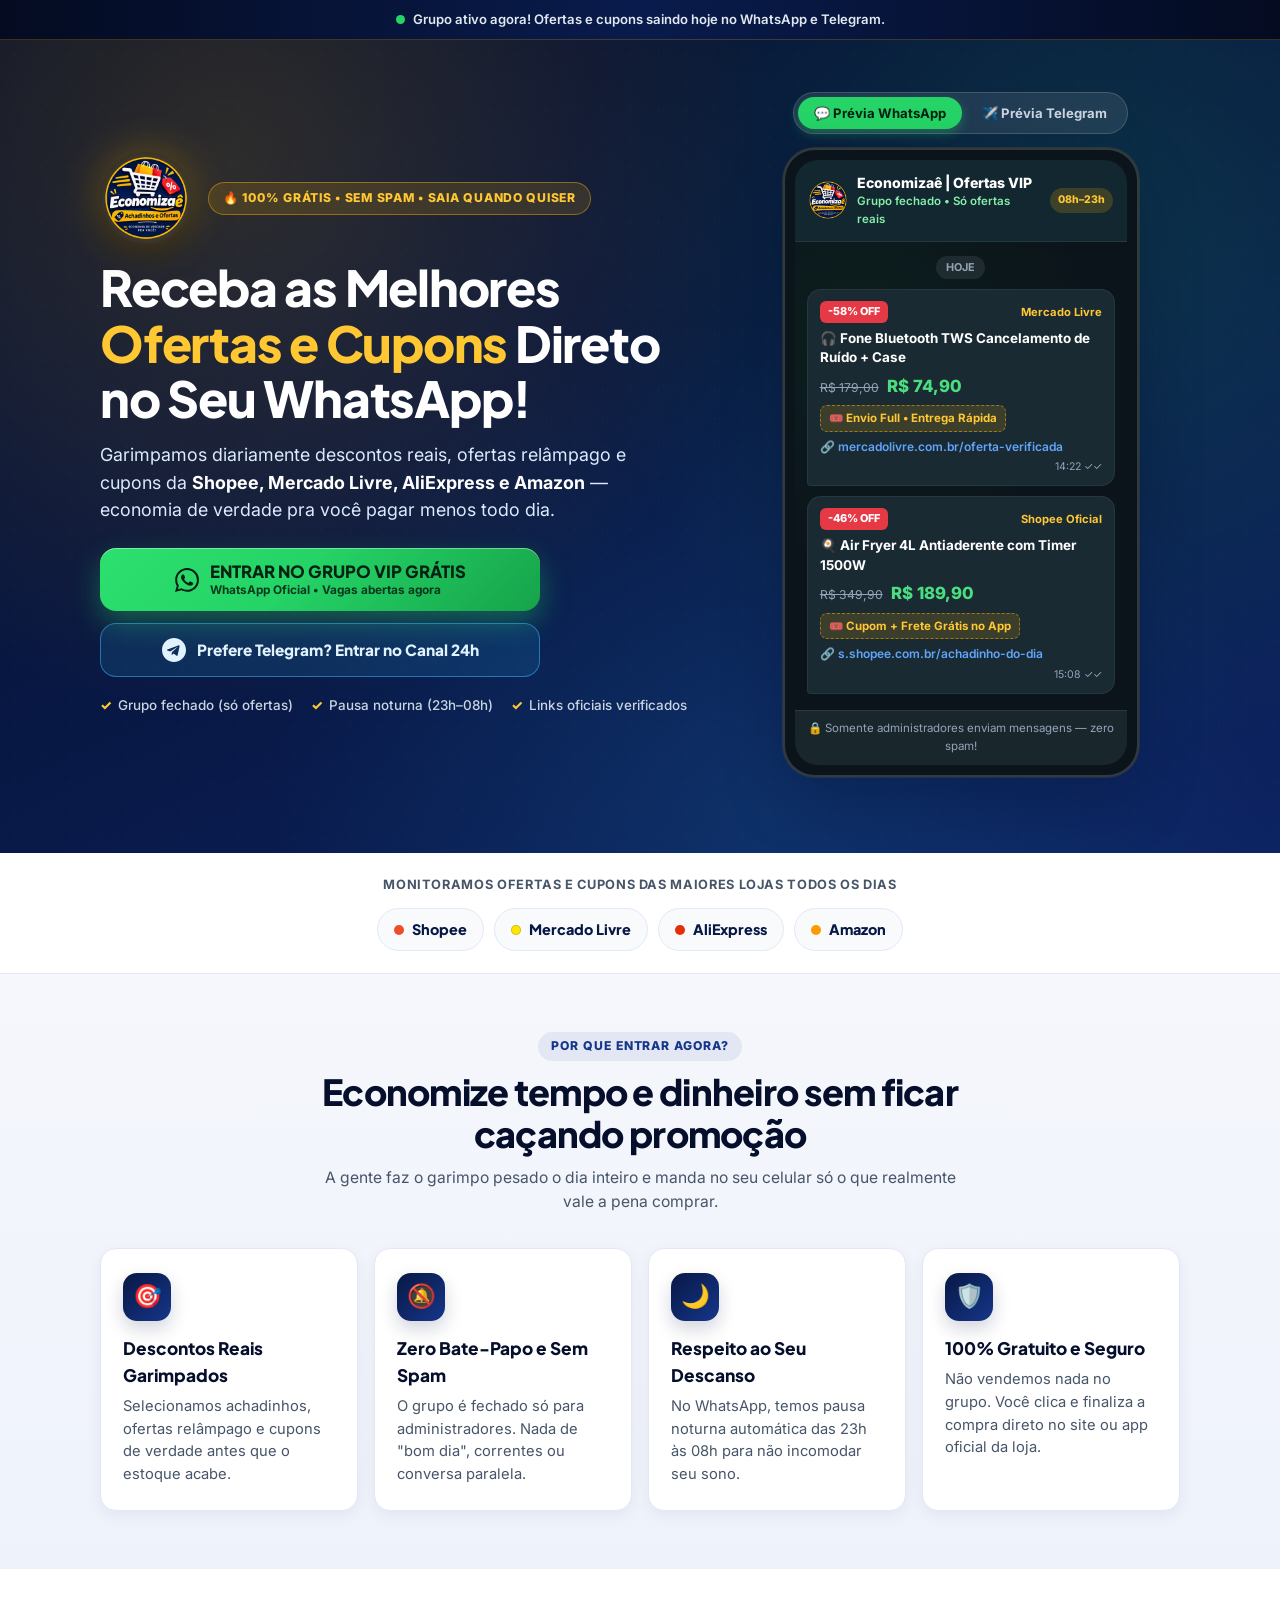
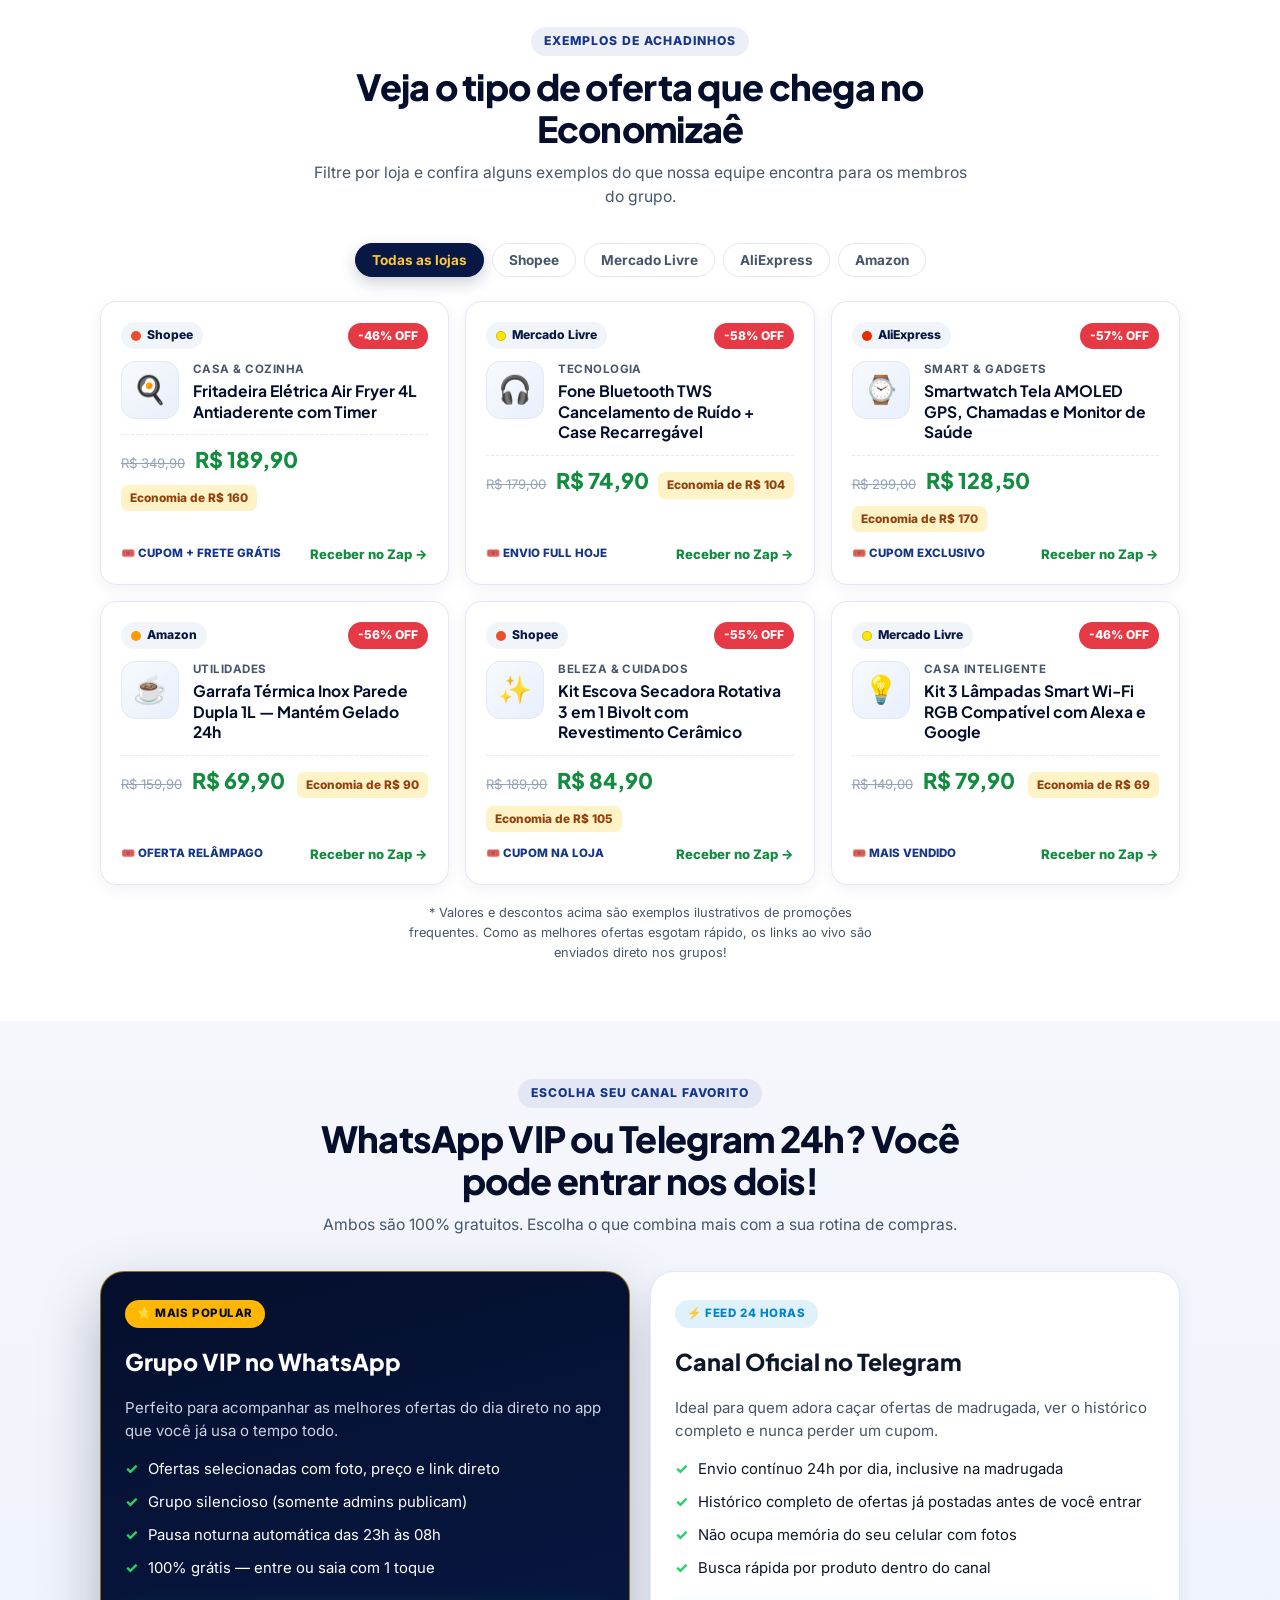
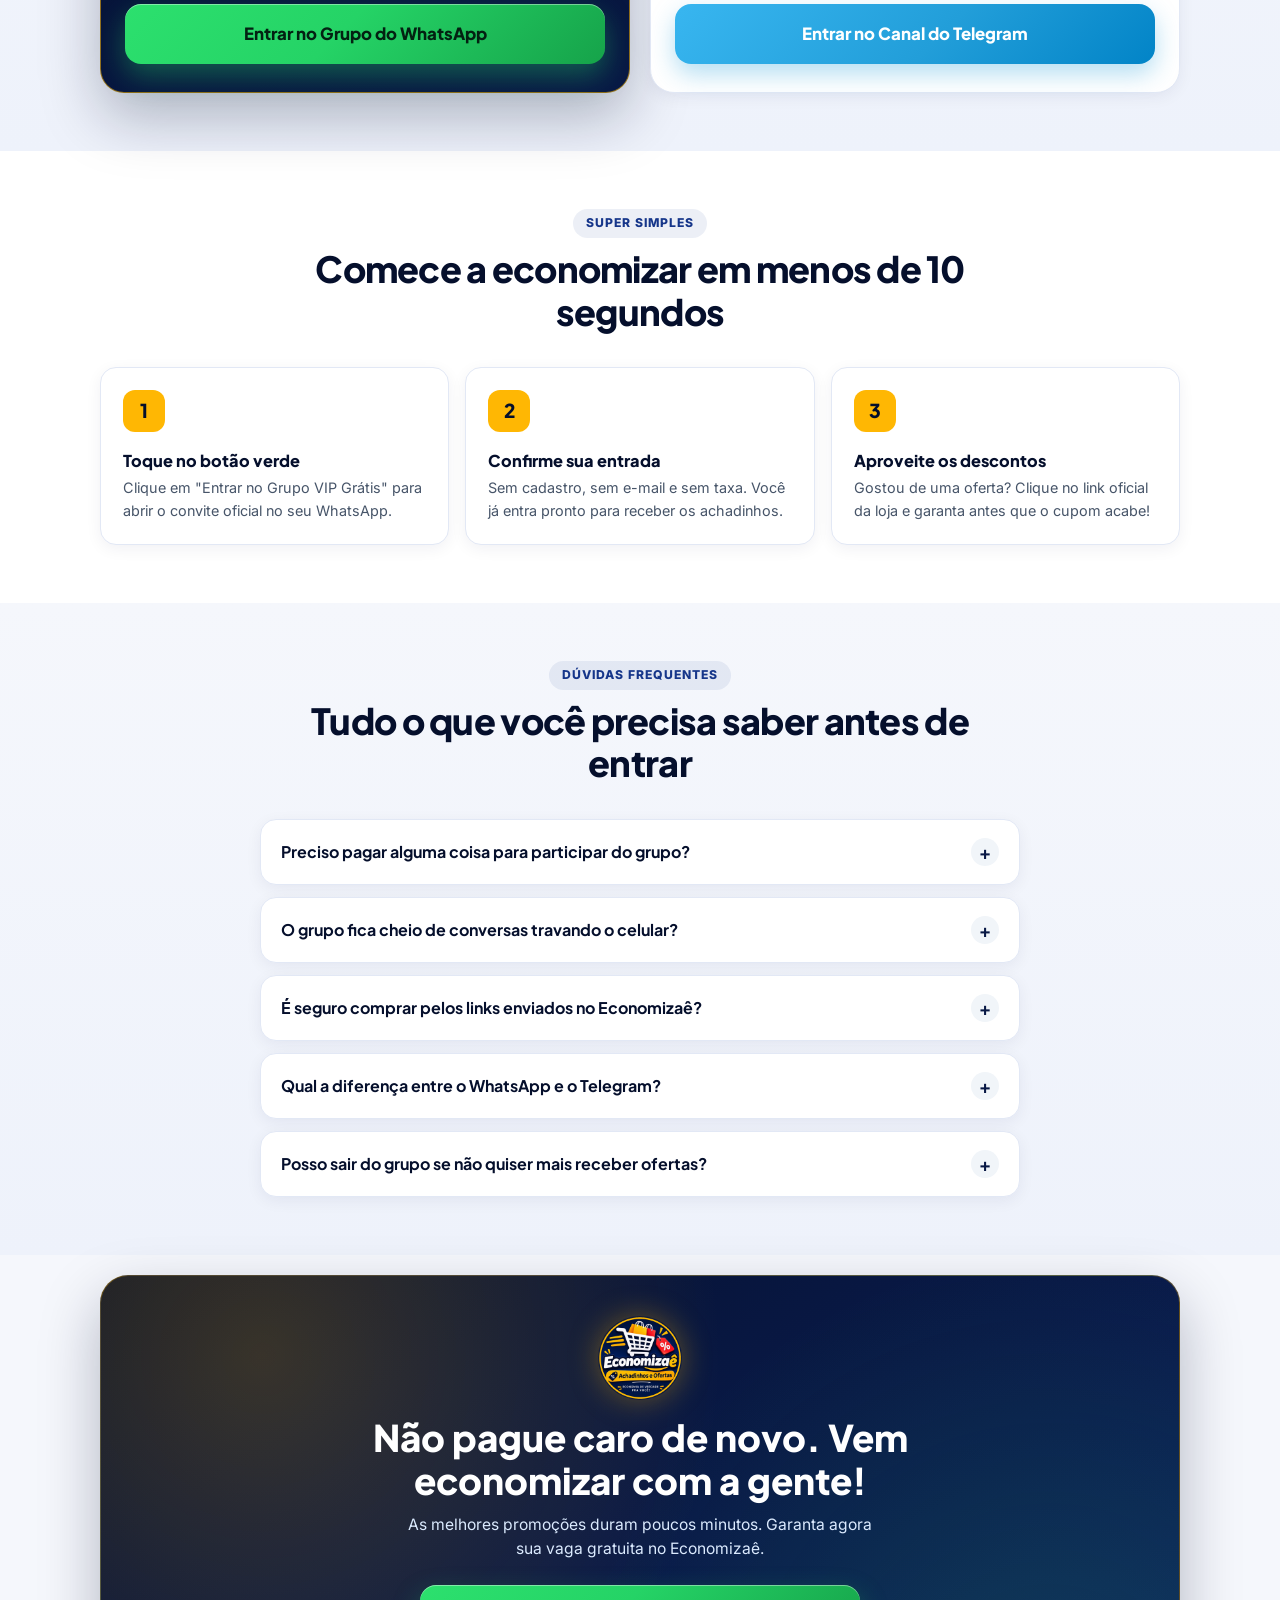
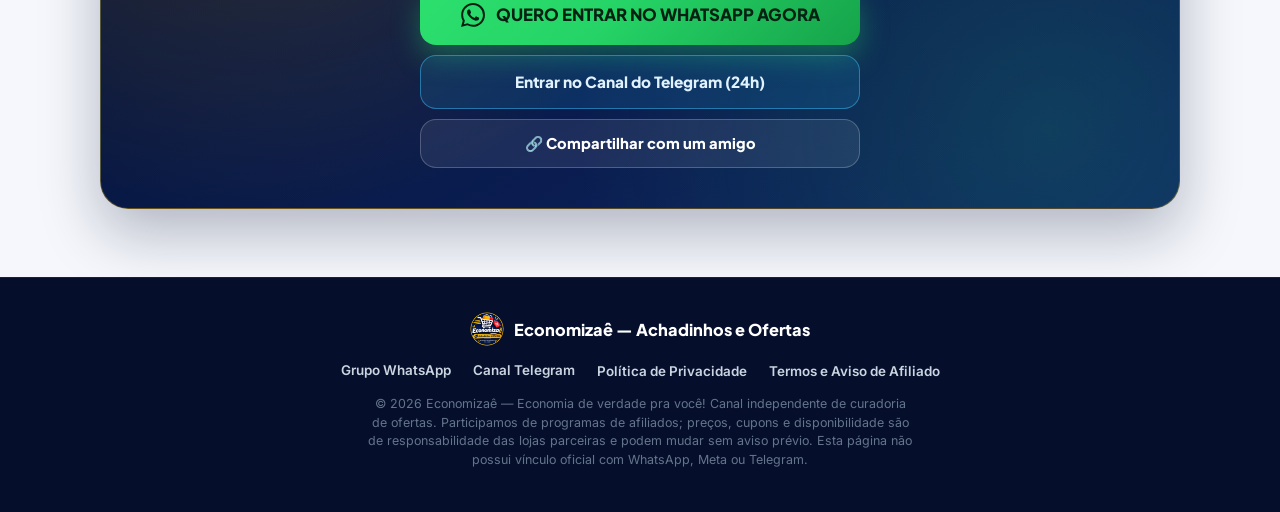
==== whats/index.html @ 67e3bd25 "Add files via upload" ====
﻿<!DOCTYPE html>
<html lang="pt-BR">
<head>
  <meta charset="UTF-8" />
  <meta name="viewport" content="width=device-width, initial-scale=1.0" />
  <title>Economizaê — Grupo VIP de Ofertas e Cupons no WhatsApp</title>
  <meta name="description" content="Entre grátis no grupo VIP do Economizaê e receba todos os dias as melhores ofertas, achadinhos e cupons da Shopee, Mercado Livre, AliExpress e Amazon direto no seu WhatsApp ou Telegram." />
  <meta name="theme-color" content="#050f2c" />

  <!-- Open Graph / WhatsApp / Facebook / Instagram -->
  <meta property="og:type" content="website" />
  <meta property="og:locale" content="pt_BR" />
  <meta property="og:title" content="Economizaê — As Melhores Ofertas e Cupons no Seu WhatsApp!" />
  <meta property="og:description" content="Grupo 100% gratuito e silencioso com achadinhos e descontos reais da Shopee, Mercado Livre, AliExpress e Amazon." />
  <meta property="og:image" content="../assets/og-share.png" />
  <meta name="twitter:card" content="summary_large_image" />
  <meta name="twitter:title" content="Economizaê — Grupo VIP de Ofertas e Cupons" />
  <meta name="twitter:description" content="Economia de verdade pra você! Entre grátis no WhatsApp ou Telegram." />
  <meta name="twitter:image" content="../assets/og-share.png" />

  <link rel="icon" type="image/png" href="../assets/favicon.png" />
  <link rel="apple-touch-icon" href="../assets/logo-economizae.png" />

  <!-- Google Fonts (carregamento rápido com fallback instantâneo) -->
  <link rel="preconnect" href="https://fonts.googleapis.com" />
  <link rel="preconnect" href="https://fonts.gstatic.com" crossorigin />
  <link href="https://fonts.googleapis.com/css2?family=Inter:wght@400;500;600;700&family=Plus+Jakarta+Sans:wght@700;800&display=swap" rel="stylesheet" />

  <link rel="stylesheet" href="../assets/styles.css" />
</head>
<body>

  <!-- Faixa Ao Vivo (horário real de Brasília) -->
  <div class="top-ribbon" role="status" aria-live="polite">
    <div class="top-ribbon__inner">
      <span id="liveStatusDot" class="pulse-dot" aria-hidden="true"></span>
      <span id="liveStatusText">Grupo ativo agora! Ofertas e cupons saindo hoje no WhatsApp e Telegram.</span>
    </div>
  </div>

  <!-- HERO PRINCIPAL -->
  <header class="hero">
    <div class="container hero__grid">
      <div class="hero__content">
        <div class="hero__brand">
          <div class="hero__logo-wrap">
            <img
              src="../assets/logo-economizae.png"
              alt="Logo Economizaê — Achadinhos e Ofertas"
              class="hero__logo"
              width="112"
              height="112"
              fetchpriority="high"
            />
          </div>
          <span class="eyebrow">🔥 100% Grátis • Sem Spam • Saia Quando Quiser</span>
        </div>

        <h1 class="hero__title">
          Receba as Melhores <span class="accent-gold">Ofertas e Cupons</span> Direto no Seu WhatsApp!
        </h1>

        <p class="hero__subtitle">
          Garimpamos diariamente descontos reais, ofertas relâmpago e cupons da
          <strong>Shopee, Mercado Livre, AliExpress e Amazon</strong> — economia de verdade pra você pagar menos todo dia.
        </p>

        <div id="heroCta" class="cta-stack">
          <a
            href="https://chat.whatsapp.com/C5A4Bzv5PwuIhEBPIchPu0?s=cl&p=a&iam=2"
            target="_blank"
            rel="noopener noreferrer"
            class="btn btn--whatsapp"
            data-channel="whatsapp"
            data-placement="hero_principal"
          >
            <svg class="btn__icon" viewBox="0 0 24 24" fill="currentColor" aria-hidden="true">
              <path d="M20.52 3.48A11.86 11.86 0 0 0 12.06 0C5.5 0 .16 5.34.16 11.9c0 2.1.55 4.14 1.6 5.95L0 24l6.33-1.66a11.87 11.87 0 0 0 5.73 1.46h.01c6.55 0 11.9-5.34 11.9-11.9 0-3.18-1.24-6.17-3.45-8.42ZM12.07 21.8h-.01a9.87 9.87 0 0 1-5.04-1.38l-.36-.21-3.76.99 1-3.66-.24-.38a9.86 9.86 0 0 1-1.51-5.26c0-5.45 4.44-9.89 9.9-9.89 2.64 0 5.13 1.03 7 2.9a9.83 9.83 0 0 1 2.9 7c0 5.45-4.44 9.89-9.88 9.89Zm5.42-7.4c-.3-.15-1.76-.87-2.03-.97-.27-.1-.47-.15-.67.15-.2.3-.77.97-.94 1.17-.17.2-.35.22-.65.07-.3-.15-1.25-.46-2.38-1.47-.88-.78-1.48-1.75-1.65-2.05-.17-.3-.02-.46.13-.61.13-.13.3-.35.45-.52.15-.17.2-.3.3-.5.1-.2.05-.37-.02-.52-.08-.15-.67-1.62-.92-2.22-.24-.58-.49-.5-.67-.51h-.57c-.2 0-.52.07-.8.37-.27.3-1.04 1.02-1.04 2.48s1.07 2.88 1.22 3.08c.15.2 2.1 3.21 5.09 4.5.71.31 1.27.49 1.7.63.72.23 1.37.2 1.88.12.57-.09 1.76-.72 2.01-1.42.25-.7.25-1.29.17-1.42-.07-.12-.27-.2-.57-.35Z"/>
            </svg>
            <span class="btn__text">
              <span>ENTRAR NO GRUPO VIP GRÁTIS</span>
              <span class="btn__sub">WhatsApp Oficial • Vagas abertas agora</span>
            </span>
          </a>

          <a
            href="https://t.me/economizae_achadinhos"
            target="_blank"
            rel="noopener noreferrer"
            class="btn btn--telegram"
            data-channel="telegram"
            data-placement="hero_secundario"
          >
            <svg class="btn__icon" viewBox="0 0 24 24" fill="currentColor" aria-hidden="true">
              <path d="M12 0C5.37 0 0 5.37 0 12s5.37 12 12 12 12-5.37 12-12S18.63 0 12 0Zm5.56 8.16-1.91 9.01c-.14.64-.52.8-1.06.5l-2.93-2.16-1.41 1.36c-.16.16-.29.29-.59.29l.21-2.98 5.42-4.9c.24-.21-.05-.33-.37-.12l-6.7 4.22-2.89-.9c-.63-.2-.64-.63.13-.93l11.29-4.35c.52-.19.98.13.81.96Z"/>
            </svg>
            <span>Prefere Telegram? Entrar no Canal 24h</span>
          </a>
        </div>

        <div class="hero__trust">
          <span class="hero__trust-item"><span class="hero__trust-check">✓</span> Grupo fechado (só ofertas)</span>
          <span class="hero__trust-item"><span class="hero__trust-check">✓</span> Pausa noturna (23h–08h)</span>
          <span class="hero__trust-item"><span class="hero__trust-check">✓</span> Links oficiais verificados</span>
        </div>
      </div>

      <!-- Preview Interativo do Celular -->
      <div class="phone-showcase" aria-label="Prévia de como chegam as ofertas no grupo">
        <div class="channel-switch" role="tablist" aria-label="Escolha o canal para ver a prévia">
          <button type="button" class="channel-switch__btn is-active" role="tab" aria-selected="true" data-preview="whatsapp">
            💬 Prévia WhatsApp
          </button>
          <button type="button" class="channel-switch__btn" role="tab" aria-selected="false" data-preview="telegram">
            ✈️ Prévia Telegram
          </button>
        </div>

        <div class="phone-frame">
          <div id="phoneScreen" class="phone-screen" data-mode="whatsapp">
            <div class="phone-header">
              <img src="../assets/logo-economizae.png" alt="" class="phone-header__avatar" width="38" height="38" />
              <div class="phone-header__meta">
                <div id="phoneGroupName" class="phone-header__name">Economizaê | Ofertas VIP</div>
                <div id="phoneGroupSub" class="phone-header__sub">Grupo fechado • Só ofertas reais</div>
              </div>
              <span id="phoneGroupTag" class="phone-header__tag">08h–23h</span>
            </div>

            <div id="phoneChat" class="phone-chat"></div>

            <div id="phoneFooterNote" class="phone-footer-note">
              🔒 Somente administradores enviam mensagens — zero spam!
            </div>
          </div>
        </div>
      </div>
    </div>
  </header>

  <!-- Barra de Lojas Monitoradas -->
  <section class="stores-bar" aria-label="Lojas monitoradas">
    <div class="container stores-bar__inner">
      <p class="stores-bar__label">Monitoramos ofertas e cupons das maiores lojas todos os dias</p>
      <div class="stores-pills">
        <span class="store-pill"><span class="store-dot store-dot--shopee"></span>Shopee</span>
        <span class="store-pill"><span class="store-dot store-dot--ml"></span>Mercado Livre</span>
        <span class="store-pill"><span class="store-dot store-dot--ali"></span>AliExpress</span>
        <span class="store-pill"><span class="store-dot store-dot--amazon"></span>Amazon</span>
      </div>
    </div>
  </section>

  <!-- Benefícios -->
  <section class="section section--tint">
    <div class="container">
      <div class="section__head">
        <span class="section__kicker">Por que entrar agora?</span>
        <h2 class="section__title">Economize tempo e dinheiro sem ficar caçando promoção</h2>
        <p class="section__desc">
          A gente faz o garimpo pesado o dia inteiro e manda no seu celular só o que realmente vale a pena comprar.
        </p>
      </div>

      <div class="benefits-grid">
        <article class="benefit-card">
          <div class="benefit-card__icon" aria-hidden="true">🎯</div>
          <h3 class="benefit-card__title">Descontos Reais Garimpados</h3>
          <p class="benefit-card__text">
            Selecionamos achadinhos, ofertas relâmpago e cupons de verdade antes que o estoque acabe.
          </p>
        </article>

        <article class="benefit-card">
          <div class="benefit-card__icon" aria-hidden="true">🔕</div>
          <h3 class="benefit-card__title">Zero Bate-Papo e Sem Spam</h3>
          <p class="benefit-card__text">
            O grupo é fechado só para administradores. Nada de "bom dia", correntes ou conversa paralela.
          </p>
        </article>

        <article class="benefit-card">
          <div class="benefit-card__icon" aria-hidden="true">🌙</div>
          <h3 class="benefit-card__title">Respeito ao Seu Descanso</h3>
          <p class="benefit-card__text">
            No WhatsApp, temos pausa noturna automática das 23h às 08h para não incomodar seu sono.
          </p>
        </article>

        <article class="benefit-card">
          <div class="benefit-card__icon" aria-hidden="true">🛡️</div>
          <h3 class="benefit-card__title">100% Gratuito e Seguro</h3>
          <p class="benefit-card__text">
            Não vendemos nada no grupo. Você clica e finaliza a compra direto no site ou app oficial da loja.
          </p>
        </article>
      </div>
    </div>
  </section>

  <!-- Vitrine Interativa de Achadinhos -->
  <section class="section section--white" id="exemplos">
    <div class="container">
      <div class="section__head">
        <span class="section__kicker">Exemplos de Achadinhos</span>
        <h2 class="section__title">Veja o tipo de oferta que chega no Economizaê</h2>
        <p class="section__desc">
          Filtre por loja e confira alguns exemplos do que nossa equipe encontra para os membros do grupo.
        </p>
      </div>

      <div class="filter-pills" role="group" aria-label="Filtrar exemplos por loja">
        <button type="button" class="filter-pill is-active" data-filter="todas">Todas as lojas</button>
        <button type="button" class="filter-pill" data-filter="shopee">Shopee</button>
        <button type="button" class="filter-pill" data-filter="mercadolivre">Mercado Livre</button>
        <button type="button" class="filter-pill" data-filter="aliexpress">AliExpress</button>
        <button type="button" class="filter-pill" data-filter="amazon">Amazon</button>
      </div>

      <div id="dealsGrid" class="deals-grid"></div>

      <p class="deals-disclaimer">
        * Valores e descontos acima são exemplos ilustrativos de promoções frequentes. Como as melhores ofertas esgotam rápido, os links ao vivo são enviados direto nos grupos!
      </p>
    </div>
  </section>

  <!-- Comparativo WhatsApp vs Telegram -->
  <section class="section section--tint" id="canais">
    <div class="container">
      <div class="section__head">
        <span class="section__kicker">Escolha seu canal favorito</span>
        <h2 class="section__title">WhatsApp VIP ou Telegram 24h? Você pode entrar nos dois!</h2>
        <p class="section__desc">
          Ambos são 100% gratuitos. Escolha o que combina mais com a sua rotina de compras.
        </p>
      </div>

      <div class="channels-grid">
        <article class="channel-card channel-card--featured">
          <span class="channel-card__badge">⭐ Mais Popular</span>
          <h3 class="channel-card__title">Grupo VIP no WhatsApp</h3>
          <p class="channel-card__desc">
            Perfeito para acompanhar as melhores ofertas do dia direto no app que você já usa o tempo todo.
          </p>
          <ul class="channel-list">
            <li><span class="ok">✓</span> <span>Ofertas selecionadas com foto, preço e link direto</span></li>
            <li><span class="ok">✓</span> <span>Grupo silencioso (somente admins publicam)</span></li>
            <li><span class="ok">✓</span> <span>Pausa noturna automática das 23h às 08h</span></li>
            <li><span class="ok">✓</span> <span>100% grátis — entre ou saia com 1 toque</span></li>
          </ul>
          <div class="channel-card__action">
            <a
              href="https://chat.whatsapp.com/C5A4Bzv5PwuIhEBPIchPu0?s=cl&p=a&iam=2"
              target="_blank"
              rel="noopener noreferrer"
              class="btn btn--whatsapp"
              data-channel="whatsapp"
              data-placement="card_comparativo"
            >
              <span>Entrar no Grupo do WhatsApp</span>
            </a>
          </div>
        </article>

        <article class="channel-card">
          <span class="channel-card__badge channel-card__badge--tg">⚡ Feed 24 Horas</span>
          <h3 class="channel-card__title">Canal Oficial no Telegram</h3>
          <p class="channel-card__desc">
            Ideal para quem adora caçar ofertas de madrugada, ver o histórico completo e nunca perder um cupom.
          </p>
          <ul class="channel-list">
            <li><span class="ok">✓</span> <span>Envio contínuo 24h por dia, inclusive na madrugada</span></li>
            <li><span class="ok">✓</span> <span>Histórico completo de ofertas já postadas antes de você entrar</span></li>
            <li><span class="ok">✓</span> <span>Não ocupa memória do seu celular com fotos</span></li>
            <li><span class="ok">✓</span> <span>Busca rápida por produto dentro do canal</span></li>
          </ul>
          <div class="channel-card__action">
            <a
              href="https://t.me/economizae_achadinhos"
              target="_blank"
              rel="noopener noreferrer"
              class="btn btn--telegram-solid"
              data-channel="telegram"
              data-placement="card_comparativo"
            >
              <span>Entrar no Canal do Telegram</span>
            </a>
          </div>
        </article>
      </div>
    </div>
  </section>

  <!-- Como Funciona em 3 Passos -->
  <section class="section section--white">
    <div class="container">
      <div class="section__head">
        <span class="section__kicker">Super simples</span>
        <h2 class="section__title">Comece a economizar em menos de 10 segundos</h2>
      </div>

      <div class="steps-grid">
        <article class="step-card">
          <div class="step-num">1</div>
          <div>
            <h3>Toque no botão verde</h3>
            <p>Clique em "Entrar no Grupo VIP Grátis" para abrir o convite oficial no seu WhatsApp.</p>
          </div>
        </article>

        <article class="step-card">
          <div class="step-num">2</div>
          <div>
            <h3>Confirme sua entrada</h3>
            <p>Sem cadastro, sem e-mail e sem taxa. Você já entra pronto para receber os achadinhos.</p>
          </div>
        </article>

        <article class="step-card">
          <div class="step-num">3</div>
          <div>
            <h3>Aproveite os descontos</h3>
            <p>Gostou de uma oferta? Clique no link oficial da loja e garanta antes que o cupom acabe!</p>
          </div>
        </article>
      </div>
    </div>
  </section>

  <!-- Perguntas Frequentes -->
  <section class="section section--tint" id="faq">
    <div class="container">
      <div class="section__head">
        <span class="section__kicker">Dúvidas Frequentes</span>
        <h2 class="section__title">Tudo o que você precisa saber antes de entrar</h2>
      </div>

      <div class="faq-list">
        <div class="faq-item">
          <button type="button" class="faq-question" aria-expanded="false">
            <span>Preciso pagar alguma coisa para participar do grupo?</span>
            <span class="faq-icon" aria-hidden="true">+</span>
          </button>
          <div class="faq-answer">
            <div class="faq-answer__inner">
              Não! O Economizaê é <strong>100% gratuito</strong> hoje e sempre. Nosso trabalho é mantido pelas comissões pagas pelas próprias lojas parceiras, sem nenhum custo extra para você.
            </div>
          </div>
        </div>

        <div class="faq-item">
          <button type="button" class="faq-question" aria-expanded="false">
            <span>O grupo fica cheio de conversas travando o celular?</span>
            <span class="faq-icon" aria-hidden="true">+</span>
          </button>
          <div class="faq-answer">
            <div class="faq-answer__inner">
              De jeito nenhum! O grupo é fechado apenas para os administradores postarem ofertas e cupons selecionados. Além disso, o WhatsApp fica em silêncio automático das 23h às 08h.
            </div>
          </div>
        </div>

        <div class="faq-item">
          <button type="button" class="faq-question" aria-expanded="false">
            <span>É seguro comprar pelos links enviados no Economizaê?</span>
            <span class="faq-icon" aria-hidden="true">+</span>
          </button>
          <div class="faq-answer">
            <div class="faq-answer__inner">
              Sim! Nós divulgamos apenas links que levam direto para as grandes lojas oficiais (Shopee, Mercado Livre, AliExpress e Amazon). Você paga e acompanha a entrega diretamente no site ou aplicativo da própria loja.
            </div>
          </div>
        </div>

        <div class="faq-item">
          <button type="button" class="faq-question" aria-expanded="false">
            <span>Qual a diferença entre o WhatsApp e o Telegram?</span>
            <span class="faq-icon" aria-hidden="true">+</span>
          </button>
          <div class="faq-answer">
            <div class="faq-answer__inner">
              O <strong>WhatsApp</strong> envia ofertas selecionadas durante o dia (08h às 23h) com toda praticidade. Já o <strong>Telegram</strong> funciona 24 horas por dia, permite pesquisar ofertas antigas e mantém todo o histórico de promoções disponível assim que você entra.
            </div>
          </div>
        </div>

        <div class="faq-item">
          <button type="button" class="faq-question" aria-expanded="false">
            <span>Posso sair do grupo se não quiser mais receber ofertas?</span>
            <span class="faq-icon" aria-hidden="true">+</span>
          </button>
          <div class="faq-answer">
            <div class="faq-answer__inner">
              Com certeza! Você tem liberdade total para silenciar as notificações ou sair do grupo a qualquer momento com apenas um toque.
            </div>
          </div>
        </div>
      </div>
    </div>
  </section>

  <!-- CTA Final -->
  <section class="final-cta" id="finalCta">
    <div class="container">
      <div class="final-cta__box">
        <img src="../assets/logo-economizae.png" alt="Logo Economizaê" class="final-cta__logo" width="84" height="84" loading="lazy" />
        <h2 class="final-cta__title">Não pague caro de novo. Vem economizar com a gente!</h2>
        <p class="final-cta__desc">
          As melhores promoções duram poucos minutos. Garanta agora sua vaga gratuita no Economizaê.
        </p>

        <div class="final-cta__actions">
          <a
            href="https://chat.whatsapp.com/C5A4Bzv5PwuIhEBPIchPu0?s=cl&p=a&iam=2"
            target="_blank"
            rel="noopener noreferrer"
            class="btn btn--whatsapp"
            data-channel="whatsapp"
            data-placement="cta_final"
          >
            <svg class="btn__icon" viewBox="0 0 24 24" fill="currentColor" aria-hidden="true">
              <path d="M20.52 3.48A11.86 11.86 0 0 0 12.06 0C5.5 0 .16 5.34.16 11.9c0 2.1.55 4.14 1.6 5.95L0 24l6.33-1.66a11.87 11.87 0 0 0 5.73 1.46h.01c6.55 0 11.9-5.34 11.9-11.9 0-3.18-1.24-6.17-3.45-8.42ZM12.07 21.8h-.01a9.87 9.87 0 0 1-5.04-1.38l-.36-.21-3.76.99 1-3.66-.24-.38a9.86 9.86 0 0 1-1.51-5.26c0-5.45 4.44-9.89 9.9-9.89 2.64 0 5.13 1.03 7 2.9a9.83 9.83 0 0 1 2.9 7c0 5.45-4.44 9.89-9.88 9.89Zm5.42-7.4c-.3-.15-1.76-.87-2.03-.97-.27-.1-.47-.15-.67.15-.2.3-.77.97-.94 1.17-.17.2-.35.22-.65.07-.3-.15-1.25-.46-2.38-1.47-.88-.78-1.48-1.75-1.65-2.05-.17-.3-.02-.46.13-.61.13-.13.3-.35.45-.52.15-.17.2-.3.3-.5.1-.2.05-.37-.02-.52-.08-.15-.67-1.62-.92-2.22-.24-.58-.49-.5-.67-.51h-.57c-.2 0-.52.07-.8.37-.27.3-1.04 1.02-1.04 2.48s1.07 2.88 1.22 3.08c.15.2 2.1 3.21 5.09 4.5.71.31 1.27.49 1.7.63.72.23 1.37.2 1.88.12.57-.09 1.76-.72 2.01-1.42.25-.7.25-1.29.17-1.42-.07-.12-.27-.2-.57-.35Z"/>
            </svg>
            <span>QUERO ENTRAR NO WHATSAPP AGORA</span>
          </a>

          <a
            href="https://t.me/economizae_achadinhos"
            target="_blank"
            rel="noopener noreferrer"
            class="btn btn--telegram"
            data-channel="telegram"
            data-placement="cta_final"
          >
            <span>Entrar no Canal do Telegram (24h)</span>
          </a>

          <button type="button" id="btnShare" class="btn btn--ghost-light">
            <span>🔗 Compartilhar com um amigo</span>
          </button>
        </div>
      </div>
    </div>
  </section>

  <!-- Rodapé (compatível com políticas Meta Ads / Google Ads) -->
  <footer class="footer">
    <div class="container footer__inner">
      <div class="footer__brand">
        <img src="../assets/logo-economizae.png" alt="Economizaê" width="34" height="34" loading="lazy" />
        <span>Economizaê — Achadinhos e Ofertas</span>
      </div>

      <div class="footer__links">
        <a class="footer__link" href="https://chat.whatsapp.com/C5A4Bzv5PwuIhEBPIchPu0?s=cl&p=a&iam=2" target="_blank" rel="noopener noreferrer" data-channel="whatsapp" data-placement="footer">Grupo WhatsApp</a>
        <a class="footer__link" href="https://t.me/economizae_achadinhos" target="_blank" rel="noopener noreferrer" data-channel="telegram" data-placement="footer">Canal Telegram</a>
        <button type="button" class="footer__link" data-modal="privacidade">Política de Privacidade</button>
        <button type="button" class="footer__link" data-modal="termos">Termos e Aviso de Afiliado</button>
      </div>

      <p class="footer__legal">
        © <span id="currentYear">2026</span> Economizaê — Economia de verdade pra você! Canal independente de curadoria de ofertas. Participamos de programas de afiliados; preços, cupons e disponibilidade são de responsabilidade das lojas parceiras e podem mudar sem aviso prévio. Esta página não possui vínculo oficial com WhatsApp, Meta ou Telegram.
      </p>
    </div>
  </footer>

  <!-- Barra Fixa Mobile (aparece após rolar o topo) -->
  <div id="stickyBar" class="sticky-bar" aria-hidden="true">
    <div class="sticky-bar__inner">
      <img src="../assets/logo-economizae.png" alt="" class="sticky-bar__logo" width="40" height="40" />
      <a
        href="https://chat.whatsapp.com/C5A4Bzv5PwuIhEBPIchPu0?s=cl&p=a&iam=2"
        target="_blank"
        rel="noopener noreferrer"
        class="btn btn--whatsapp sticky-bar__btn"
        data-channel="whatsapp"
        data-placement="barra_fixa_mobile"
      >
        <span>Entrar no Grupo VIP Grátis →</span>
      </a>
    </div>
  </div>

  <!-- Modal Legal (Privacidade / Termos) -->
  <div id="legalModal" class="modal" role="dialog" aria-modal="true" aria-hidden="true" aria-labelledby="legalModalTitle">
    <div class="modal__card">
      <div class="modal__head">
        <h3 id="legalModalTitle" class="modal__title">Informações</h3>
        <button type="button" id="legalModalClose" class="modal__close" aria-label="Fechar">×</button>
      </div>
      <div id="legalModalBody" class="modal__body"></div>
    </div>
  </div>

  <!-- Toast de Feedback -->
  <div id="toast" class="toast" role="status" aria-live="polite"></div>

  <script src="../assets/config.js"></script>
  <script src="../assets/app.js"></script>
</body>
</html>
---- assets/styles.css ----
/* ==========================================================================
   Economizaê | Achadinhos e Ofertas — Landing Page Design System
   Paleta inspirada na identidade oficial: Azul-Marinho, Ouro, Vermelho e Verde Zap
   ========================================================================== */

:root {
  --navy-950: #050f2c;
  --navy-900: #081845;
  --navy-800: #0d2463;
  --navy-700: #16368a;

  --gold-400: #ffc833;
  --gold-500: #ffb703;
  --gold-600: #e09c00;

  --red-500: #e63946;
  --red-600: #cc2936;

  --wa-400: #2ce06e;
  --wa-500: #25d366;
  --wa-600: #16a34a;
  --wa-700: #128c3e;

  --tg-400: #38b6f0;
  --tg-500: #229ed9;
  --tg-600: #0284c7;

  --bg-page: #f5f7fc;
  --bg-card: #ffffff;
  --border-soft: #e2e8f5;
  --text-main: #0f172a;
  --text-muted: #475569;
  --text-light: #cbd5e1;

  --radius-sm: 10px;
  --radius-md: 16px;
  --radius-lg: 24px;
  --radius-pill: 999px;

  --shadow-sm: 0 4px 16px rgba(8, 24, 69, 0.06);
  --shadow-md: 0 12px 32px rgba(8, 24, 69, 0.1);
  --shadow-lg: 0 24px 60px rgba(5, 15, 44, 0.28);
  --shadow-wa: 0 12px 28px rgba(37, 211, 102, 0.36);

  --container: 1120px;
  --font-display: "Plus Jakarta Sans", -apple-system, BlinkMacSystemFont, "Segoe UI", Roboto, sans-serif;
  --font-body: "Inter", -apple-system, BlinkMacSystemFont, "Segoe UI", Roboto, sans-serif;
}

*,
*::before,
*::after {
  box-sizing: border-box;
}

html {
  scroll-behavior: smooth;
  -webkit-text-size-adjust: 100%;
}

body {
  margin: 0;
  font-family: var(--font-body);
  color: var(--text-main);
  background: var(--bg-page);
  line-height: 1.55;
  overflow-x: clip;
  -webkit-font-smoothing: antialiased;
}

img {
  max-width: 100%;
  display: block;
}

a {
  color: inherit;
  text-decoration: none;
}

button {
  font-family: inherit;
  cursor: pointer;
}

.container {
  width: 100%;
  max-width: var(--container);
  margin: 0 auto;
  padding: 0 20px;
}

/* ---------- Top Status Ribbon ---------- */
.top-ribbon {
  background: linear-gradient(90deg, #040b21 0%, #091b4c 50%, #040b21 100%);
  border-bottom: 1px solid rgba(255, 183, 3, 0.22);
  color: #e2e8f0;
  font-size: 0.82rem;
  font-weight: 600;
  padding: 9px 16px;
  text-align: center;
}

.top-ribbon__inner {
  display: inline-flex;
  align-items: center;
  justify-content: center;
  gap: 8px;
  flex-wrap: wrap;
}

.pulse-dot {
  width: 9px;
  height: 9px;
  border-radius: 50%;
  background: var(--wa-500);
  box-shadow: 0 0 0 0 rgba(37, 211, 102, 0.7);
  animation: pulseDot 2s infinite;
  flex-shrink: 0;
}

.pulse-dot--night {
  background: var(--gold-500);
  box-shadow: 0 0 0 0 rgba(255, 183, 3, 0.7);
}

@keyframes pulseDot {
  0% { box-shadow: 0 0 0 0 rgba(37, 211, 102, 0.65); }
  70% { box-shadow: 0 0 0 9px rgba(37, 211, 102, 0); }
  100% { box-shadow: 0 0 0 0 rgba(37, 211, 102, 0); }
}

/* ---------- Hero Section ---------- */
.hero {
  position: relative;
  background:
    radial-gradient(circle at 18% 15%, rgba(255, 183, 3, 0.16), transparent 44%),
    radial-gradient(circle at 86% 24%, rgba(37, 211, 102, 0.14), transparent 42%),
    radial-gradient(circle at 60% 95%, rgba(34, 158, 217, 0.14), transparent 46%),
    linear-gradient(155deg, var(--navy-950) 0%, var(--navy-900) 52%, var(--navy-800) 100%);
  color: #ffffff;
  padding: 28px 0 64px;
  overflow: hidden;
}

.hero::after {
  content: "";
  position: absolute;
  inset: 0;
  background-image: radial-gradient(rgba(255, 255, 255, 0.06) 1px, transparent 1px);
  background-size: 28px 28px;
  opacity: 0.35;
  pointer-events: none;
}

.hero__grid {
  position: relative;
  z-index: 2;
  display: grid;
  grid-template-columns: 1fr;
  gap: 36px;
  align-items: center;
}

.hero__content {
  text-align: center;
  display: flex;
  flex-direction: column;
  align-items: center;
}

.hero__brand {
  display: flex;
  flex-direction: column;
  align-items: center;
  gap: 12px;
  margin-bottom: 16px;
}

.hero__logo-wrap {
  position: relative;
  width: 112px;
  height: 112px;
  border-radius: 50%;
  padding: 4px;
  background: radial-gradient(circle, rgba(255, 183, 3, 0.45) 0%, rgba(255, 183, 3, 0.08) 70%);
  box-shadow: 0 0 42px rgba(255, 183, 3, 0.32), 0 12px 28px rgba(0, 0, 0, 0.4);
  animation: floatLogo 4.8s ease-in-out infinite;
}

@keyframes floatLogo {
  0%, 100% { transform: translateY(0px); }
  50% { transform: translateY(-5px); }
}

.hero__logo {
  width: 100%;
  height: 100%;
  border-radius: 50%;
  object-fit: cover;
}

.eyebrow {
  display: inline-flex;
  align-items: center;
  gap: 7px;
  padding: 6px 14px;
  border-radius: var(--radius-pill);
  background: rgba(255, 183, 3, 0.14);
  border: 1px solid rgba(255, 183, 3, 0.42);
  color: var(--gold-400);
  font-size: 0.76rem;
  font-weight: 800;
  letter-spacing: 0.06em;
  text-transform: uppercase;
}

.hero__title {
  font-family: var(--font-display);
  font-size: clamp(1.85rem, 6.2vw, 3.1rem);
  font-weight: 800;
  line-height: 1.12;
  letter-spacing: -0.025em;
  margin: 0 0 14px;
  max-width: 18ch;
}

.hero__title .accent-gold {
  color: var(--gold-400);
}

.hero__subtitle {
  margin: 0 0 24px;
  font-size: clamp(0.98rem, 2.5vw, 1.12rem);
  color: #dbeafe;
  max-width: 48ch;
}

.hero__subtitle strong {
  color: #ffffff;
}

/* ---------- CTA Buttons ---------- */
.cta-stack {
  width: 100%;
  max-width: 440px;
  display: flex;
  flex-direction: column;
  gap: 12px;
}

.btn {
  position: relative;
  display: inline-flex;
  align-items: center;
  justify-content: center;
  gap: 11px;
  width: 100%;
  min-height: 60px;
  padding: 14px 24px;
  border-radius: 16px;
  font-family: var(--font-display);
  font-weight: 800;
  font-size: 1.05rem;
  border: none;
  transition: transform 0.18s ease, box-shadow 0.2s ease, filter 0.2s ease;
  overflow: hidden;
  text-align: center;
}

.btn:hover {
  transform: translateY(-2px);
}

.btn:active {
  transform: translateY(0px) scale(0.99);
}

.btn:focus-visible {
  outline: 3px solid var(--gold-400);
  outline-offset: 3px;
}

.btn--whatsapp {
  background: linear-gradient(135deg, var(--wa-400) 0%, var(--wa-500) 45%, var(--wa-600) 100%);
  color: #032112;
  box-shadow: var(--shadow-wa), inset 0 1px 0 rgba(255, 255, 255, 0.4);
}

.btn--whatsapp::after {
  content: "";
  position: absolute;
  top: 0;
  left: -120%;
  width: 70%;
  height: 100%;
  background: linear-gradient(110deg, transparent 20%, rgba(255, 255, 255, 0.42) 50%, transparent 80%);
  animation: btnShine 3.6s ease-in-out infinite;
}

@keyframes btnShine {
  0%, 60% { left: -120%; }
  100% { left: 160%; }
}

.btn--whatsapp:hover {
  box-shadow: 0 16px 34px rgba(37, 211, 102, 0.46);
  filter: brightness(1.03);
}

.btn--telegram {
  background: rgba(34, 158, 217, 0.16);
  border: 1.5px solid rgba(56, 182, 240, 0.52);
  color: #e0f2fe;
  min-height: 52px;
  font-size: 0.96rem;
}

.btn--telegram:hover {
  background: rgba(34, 158, 217, 0.28);
  border-color: var(--tg-400);
}

.btn--telegram-solid {
  background: linear-gradient(135deg, var(--tg-400) 0%, var(--tg-500) 55%, var(--tg-600) 100%);
  color: #ffffff;
  box-shadow: 0 10px 24px rgba(34, 158, 217, 0.34);
}

.btn--ghost-light {
  background: rgba(255, 255, 255, 0.08);
  border: 1px solid rgba(255, 255, 255, 0.22);
  color: #ffffff;
  min-height: 48px;
  font-size: 0.92rem;
}

.btn--ghost-light:hover {
  background: rgba(255, 255, 255, 0.15);
}

.btn__icon {
  width: 24px;
  height: 24px;
  flex-shrink: 0;
}

.btn__text {
  display: flex;
  flex-direction: column;
  align-items: flex-start;
  line-height: 1.15;
}

.btn__sub {
  font-family: var(--font-body);
  font-size: 0.74rem;
  font-weight: 700;
  opacity: 0.85;
  margin-top: 2px;
}

.hero__trust {
  display: flex;
  flex-wrap: wrap;
  justify-content: center;
  gap: 10px 18px;
  margin-top: 18px;
  font-size: 0.84rem;
  color: #cbd5e1;
  font-weight: 500;
}

.hero__trust-item {
  display: inline-flex;
  align-items: center;
  gap: 6px;
}

.hero__trust-check {
  color: var(--gold-400);
  font-weight: 800;
}

/* ---------- Interactive Phone Mockup ---------- */
.phone-showcase {
  display: flex;
  flex-direction: column;
  align-items: center;
  gap: 14px;
}

.channel-switch {
  display: inline-flex;
  background: rgba(255, 255, 255, 0.09);
  border: 1px solid rgba(255, 255, 255, 0.16);
  border-radius: var(--radius-pill);
  padding: 4px;
  gap: 4px;
}

.channel-switch__btn {
  border: none;
  background: transparent;
  color: #cbd5e1;
  font-size: 0.82rem;
  font-weight: 700;
  padding: 8px 16px;
  border-radius: var(--radius-pill);
  display: inline-flex;
  align-items: center;
  gap: 6px;
  transition: all 0.2s ease;
}

.channel-switch__btn.is-active[data-preview="whatsapp"] {
  background: var(--wa-500);
  color: #032112;
  box-shadow: 0 4px 12px rgba(37, 211, 102, 0.35);
}

.channel-switch__btn.is-active[data-preview="telegram"] {
  background: var(--tg-500);
  color: #ffffff;
  box-shadow: 0 4px 12px rgba(34, 158, 217, 0.35);
}

.phone-frame {
  width: 100%;
  max-width: 356px;
  border-radius: 32px;
  background: #0b141a;
  padding: 10px;
  border: 2px solid rgba(255, 255, 255, 0.16);
  box-shadow: var(--shadow-lg), 0 0 0 1px rgba(255, 183, 3, 0.12);
}

.phone-screen {
  border-radius: 23px;
  overflow: hidden;
  background: #0d1b22;
}

.phone-header {
  display: flex;
  align-items: center;
  gap: 10px;
  padding: 12px 14px;
  background: #12272f;
  border-bottom: 1px solid rgba(255, 255, 255, 0.08);
  transition: background 0.25s ease;
}

.phone-screen[data-mode="telegram"] .phone-header {
  background: #17212b;
}

.phone-header__avatar {
  width: 38px;
  height: 38px;
  border-radius: 50%;
  flex-shrink: 0;
}

.phone-header__meta {
  text-align: left;
  min-width: 0;
  flex: 1;
}

.phone-header__name {
  font-size: 0.88rem;
  font-weight: 800;
  color: #ffffff;
  white-space: nowrap;
  overflow: hidden;
  text-overflow: ellipsis;
}

.phone-header__sub {
  font-size: 0.72rem;
  color: #86efac;
  font-weight: 600;
}

.phone-screen[data-mode="telegram"] .phone-header__sub {
  color: #7dd3fc;
}

.phone-header__tag {
  font-size: 0.66rem;
  font-weight: 800;
  padding: 4px 8px;
  border-radius: var(--radius-pill);
  background: rgba(255, 183, 3, 0.18);
  color: var(--gold-400);
  flex-shrink: 0;
}

.phone-chat {
  padding: 14px 12px 16px;
  background:
    radial-gradient(circle at 20% 20%, rgba(37, 211, 102, 0.06), transparent 50%),
    #0b141a;
  display: flex;
  flex-direction: column;
  gap: 10px;
}

.phone-screen[data-mode="telegram"] .phone-chat {
  background:
    radial-gradient(circle at 80% 20%, rgba(34, 158, 217, 0.1), transparent 55%),
    #0e1621;
}

.chat-date {
  align-self: center;
  font-size: 0.68rem;
  font-weight: 700;
  color: #94a3b8;
  background: rgba(255, 255, 255, 0.08);
  padding: 3px 10px;
  border-radius: var(--radius-pill);
}

.chat-bubble {
  background: #1a2a33;
  border-radius: 14px 14px 14px 4px;
  padding: 11px 12px;
  text-align: left;
  border: 1px solid rgba(255, 255, 255, 0.06);
  color: #f1f5f9;
  font-size: 0.82rem;
  line-height: 1.45;
  animation: fadeSlideUp 0.3s ease;
}

.phone-screen[data-mode="telegram"] .chat-bubble {
  background: #182533;
}

@keyframes fadeSlideUp {
  from { opacity: 0; transform: translateY(6px); }
  to { opacity: 1; transform: translateY(0); }
}

.chat-bubble__top {
  display: flex;
  align-items: center;
  justify-content: space-between;
  gap: 8px;
  margin-bottom: 6px;
}

.chat-badge {
  display: inline-flex;
  align-items: center;
  gap: 4px;
  font-size: 0.68rem;
  font-weight: 800;
  padding: 3px 8px;
  border-radius: 6px;
  background: var(--red-500);
  color: #ffffff;
}

.chat-store {
  font-size: 0.7rem;
  font-weight: 700;
  color: var(--gold-400);
}

.chat-product {
  font-weight: 700;
  color: #ffffff;
  margin-bottom: 6px;
  font-size: 0.84rem;
}

.chat-prices {
  display: flex;
  align-items: baseline;
  gap: 8px;
  margin-bottom: 7px;
}

.chat-old {
  text-decoration: line-through;
  color: #94a3b8;
  font-size: 0.76rem;
}

.chat-new {
  color: #4ade80;
  font-weight: 800;
  font-size: 1.05rem;
}

.chat-coupon {
  display: inline-flex;
  align-items: center;
  gap: 5px;
  font-size: 0.72rem;
  font-weight: 700;
  background: rgba(255, 183, 3, 0.14);
  border: 1px dashed rgba(255, 183, 3, 0.5);
  color: var(--gold-400);
  padding: 4px 8px;
  border-radius: 7px;
  margin-bottom: 6px;
}

.chat-link {
  display: block;
  color: #60a5fa;
  font-size: 0.75rem;
  font-weight: 600;
}

.chat-time {
  display: block;
  text-align: right;
  font-size: 0.66rem;
  color: #94a3b8;
  margin-top: 4px;
}

.phone-footer-note {
  background: rgba(255, 255, 255, 0.05);
  border-top: 1px solid rgba(255, 255, 255, 0.08);
  padding: 9px 12px;
  font-size: 0.72rem;
  color: #94a3b8;
  text-align: center;
}

/* ---------- Partner Stores Bar ---------- */
.stores-bar {
  background: #ffffff;
  border-bottom: 1px solid var(--border-soft);
  padding: 22px 0;
}

.stores-bar__inner {
  display: flex;
  flex-direction: column;
  align-items: center;
  gap: 14px;
}

.stores-bar__label {
  margin: 0;
  font-size: 0.8rem;
  font-weight: 700;
  letter-spacing: 0.05em;
  text-transform: uppercase;
  color: var(--text-muted);
  text-align: center;
}

.stores-pills {
  display: flex;
  flex-wrap: wrap;
  justify-content: center;
  gap: 10px;
}

.store-pill {
  display: inline-flex;
  align-items: center;
  gap: 8px;
  padding: 9px 16px;
  border-radius: var(--radius-pill);
  font-family: var(--font-display);
  font-weight: 800;
  font-size: 0.9rem;
  background: #f8fafc;
  border: 1.5px solid var(--border-soft);
  color: var(--navy-900);
}

.store-dot {
  width: 10px;
  height: 10px;
  border-radius: 50%;
}

.store-dot--shopee { background: #ee4d2d; }
.store-dot--ml { background: #ffe600; box-shadow: inset 0 0 0 1px rgba(0,0,0,0.18); }
.store-dot--ali { background: #e62e04; }
.store-dot--amazon { background: #ff9900; }

/* ---------- Section Shared Layout ---------- */
.section {
  padding: 58px 0;
}

.section--white {
  background: #ffffff;
}

.section--tint {
  background: linear-gradient(180deg, #f5f7fc 0%, #eef2fb 100%);
}

.section__head {
  text-align: center;
  max-width: 660px;
  margin: 0 auto 34px;
}

.section__kicker {
  display: inline-block;
  font-size: 0.76rem;
  font-weight: 800;
  letter-spacing: 0.08em;
  text-transform: uppercase;
  color: var(--navy-700);
  background: rgba(22, 54, 138, 0.08);
  padding: 5px 13px;
  border-radius: var(--radius-pill);
  margin-bottom: 10px;
}

.section__title {
  font-family: var(--font-display);
  font-size: clamp(1.55rem, 4.4vw, 2.25rem);
  font-weight: 800;
  line-height: 1.18;
  letter-spacing: -0.02em;
  color: var(--navy-950);
  margin: 0 0 10px;
}

.section__desc {
  margin: 0;
  color: var(--text-muted);
  font-size: 0.98rem;
}

/* ---------- Benefits Grid ---------- */
.benefits-grid {
  display: grid;
  grid-template-columns: 1fr;
  gap: 16px;
}

.benefit-card {
  background: var(--bg-card);
  border: 1px solid var(--border-soft);
  border-radius: var(--radius-md);
  padding: 24px 22px;
  box-shadow: var(--shadow-sm);
  transition: transform 0.2s ease, box-shadow 0.2s ease, border-color 0.2s ease;
}

.benefit-card:hover {
  transform: translateY(-3px);
  box-shadow: var(--shadow-md);
  border-color: rgba(255, 183, 3, 0.6);
}

.benefit-card__icon {
  width: 48px;
  height: 48px;
  border-radius: 14px;
  background: linear-gradient(135deg, var(--navy-900), var(--navy-700));
  color: var(--gold-400);
  display: flex;
  align-items: center;
  justify-content: center;
  font-size: 1.45rem;
  margin-bottom: 14px;
  box-shadow: 0 8px 18px rgba(8, 24, 69, 0.18);
}

.benefit-card__title {
  font-family: var(--font-display);
  font-size: 1.08rem;
  font-weight: 800;
  color: var(--navy-950);
  margin: 0 0 6px;
}

.benefit-card__text {
  margin: 0;
  color: var(--text-muted);
  font-size: 0.92rem;
}

/* ---------- Deals Showcase ---------- */
.filter-pills {
  display: flex;
  flex-wrap: wrap;
  justify-content: center;
  gap: 8px;
  margin-bottom: 24px;
}

.filter-pill {
  border: 1.5px solid var(--border-soft);
  background: #ffffff;
  color: var(--text-muted);
  font-weight: 700;
  font-size: 0.85rem;
  padding: 8px 16px;
  border-radius: var(--radius-pill);
  transition: all 0.18s ease;
}

.filter-pill:hover {
  border-color: var(--navy-700);
  color: var(--navy-900);
}

.filter-pill.is-active {
  background: var(--navy-900);
  border-color: var(--navy-900);
  color: var(--gold-400);
  box-shadow: 0 6px 16px rgba(8, 24, 69, 0.2);
}

.deals-grid {
  display: grid;
  grid-template-columns: 1fr;
  gap: 16px;
}

.deal-card {
  background: #ffffff;
  border: 1px solid var(--border-soft);
  border-radius: var(--radius-md);
  padding: 20px;
  display: flex;
  flex-direction: column;
  gap: 12px;
  box-shadow: var(--shadow-sm);
  transition: transform 0.2s ease, box-shadow 0.2s ease;
}

.deal-card:hover {
  transform: translateY(-3px);
  box-shadow: var(--shadow-md);
}

.deal-card__top {
  display: flex;
  align-items: center;
  justify-content: space-between;
  gap: 8px;
}

.deal-card__store {
  display: inline-flex;
  align-items: center;
  gap: 6px;
  font-size: 0.76rem;
  font-weight: 800;
  color: var(--navy-900);
  background: #f1f5f9;
  padding: 4px 10px;
  border-radius: var(--radius-pill);
}

.deal-card__off {
  font-size: 0.75rem;
  font-weight: 800;
  color: #ffffff;
  background: var(--red-500);
  padding: 4px 10px;
  border-radius: var(--radius-pill);
}

.deal-card__body {
  display: flex;
  gap: 14px;
  align-items: flex-start;
}

.deal-card__thumb {
  width: 58px;
  height: 58px;
  border-radius: 14px;
  background: linear-gradient(135deg, #f8fafc, #e8effc);
  border: 1px solid var(--border-soft);
  display: flex;
  align-items: center;
  justify-content: center;
  font-size: 1.7rem;
  flex-shrink: 0;
}

.deal-card__cat {
  font-size: 0.72rem;
  font-weight: 700;
  text-transform: uppercase;
  letter-spacing: 0.04em;
  color: var(--text-muted);
}

.deal-card__title {
  font-family: var(--font-display);
  font-size: 0.98rem;
  font-weight: 700;
  color: var(--navy-950);
  margin: 2px 0 0;
  line-height: 1.32;
}

.deal-card__pricing {
  display: flex;
  align-items: baseline;
  justify-content: space-between;
  flex-wrap: wrap;
  gap: 8px;
  padding-top: 8px;
  border-top: 1px dashed var(--border-soft);
}

.deal-card__old {
  font-size: 0.82rem;
  color: #94a3b8;
  text-decoration: line-through;
  margin-right: 6px;
}

.deal-card__now {
  font-family: var(--font-display);
  font-size: 1.35rem;
  font-weight: 800;
  color: var(--wa-700);
}

.deal-card__save {
  font-size: 0.74rem;
  font-weight: 800;
  color: #92400e;
  background: #fef3c7;
  padding: 4px 9px;
  border-radius: 7px;
}

.deal-card__footer {
  display: flex;
  align-items: center;
  justify-content: space-between;
  gap: 10px;
  margin-top: auto;
}

.deal-card__coupon {
  font-size: 0.72rem;
  font-weight: 800;
  color: var(--navy-700);
}

.deal-card__cta {
  font-size: 0.82rem;
  font-weight: 800;
  color: var(--wa-700);
  display: inline-flex;
  align-items: center;
  gap: 4px;
}

.deal-card__cta:hover {
  text-decoration: underline;
}

.deals-disclaimer {
  text-align: center;
  font-size: 0.8rem;
  color: var(--text-muted);
  margin: 18px auto 0;
  max-width: 60ch;
}

/* ---------- Channel Comparison (WhatsApp vs Telegram) ---------- */
.channels-grid {
  display: grid;
  grid-template-columns: 1fr;
  gap: 20px;
}

.channel-card {
  position: relative;
  border-radius: var(--radius-lg);
  padding: 28px 24px;
  background: #ffffff;
  border: 1.5px solid var(--border-soft);
  box-shadow: var(--shadow-sm);
  display: flex;
  flex-direction: column;
  gap: 16px;
}

.channel-card--featured {
  background: linear-gradient(165deg, var(--navy-950) 0%, var(--navy-900) 100%);
  color: #ffffff;
  border-color: rgba(255, 183, 3, 0.55);
  box-shadow: var(--shadow-lg);
}

.channel-card__badge {
  align-self: flex-start;
  font-size: 0.72rem;
  font-weight: 800;
  letter-spacing: 0.05em;
  text-transform: uppercase;
  padding: 5px 12px;
  border-radius: var(--radius-pill);
  background: var(--gold-500);
  color: var(--navy-950);
}

.channel-card__badge--tg {
  background: rgba(34, 158, 217, 0.14);
  color: var(--tg-600);
}

.channel-card__title {
  font-family: var(--font-display);
  font-size: 1.45rem;
  font-weight: 800;
  margin: 0;
}

.channel-card__desc {
  margin: 0;
  font-size: 0.94rem;
  color: var(--text-muted);
}

.channel-card--featured .channel-card__desc {
  color: #cbd5e1;
}

.channel-list {
  list-style: none;
  margin: 0;
  padding: 0;
  display: flex;
  flex-direction: column;
  gap: 10px;
  font-size: 0.93rem;
}

.channel-list li {
  display: flex;
  align-items: flex-start;
  gap: 10px;
}

.channel-list .ok {
  color: var(--wa-500);
  font-weight: 800;
  flex-shrink: 0;
}

.channel-card__action {
  margin-top: auto;
  padding-top: 8px;
}

/* ---------- Steps Section ---------- */
.steps-grid {
  display: grid;
  grid-template-columns: 1fr;
  gap: 16px;
}

.step-card {
  background: #ffffff;
  border: 1px solid var(--border-soft);
  border-radius: var(--radius-md);
  padding: 22px;
  display: flex;
  align-items: flex-start;
  gap: 16px;
  box-shadow: var(--shadow-sm);
}

.step-num {
  width: 42px;
  height: 42px;
  border-radius: 12px;
  background: var(--gold-500);
  color: var(--navy-950);
  font-family: var(--font-display);
  font-weight: 800;
  font-size: 1.2rem;
  display: flex;
  align-items: center;
  justify-content: center;
  flex-shrink: 0;
}

.step-card h3 {
  font-family: var(--font-display);
  font-size: 1.02rem;
  font-weight: 800;
  margin: 0 0 4px;
  color: var(--navy-950);
}

.step-card p {
  margin: 0;
  font-size: 0.9rem;
  color: var(--text-muted);
}

/* ---------- FAQ Accordion ---------- */
.faq-list {
  max-width: 760px;
  margin: 0 auto;
  display: flex;
  flex-direction: column;
  gap: 12px;
}

.faq-item {
  background: #ffffff;
  border: 1px solid var(--border-soft);
  border-radius: var(--radius-md);
  overflow: hidden;
  box-shadow: var(--shadow-sm);
}

.faq-question {
  width: 100%;
  background: transparent;
  border: none;
  padding: 18px 20px;
  display: flex;
  align-items: center;
  justify-content: space-between;
  gap: 14px;
  text-align: left;
  font-family: var(--font-display);
  font-size: 1rem;
  font-weight: 700;
  color: var(--navy-950);
}

.faq-icon {
  width: 28px;
  height: 28px;
  border-radius: 50%;
  background: #f1f5f9;
  color: var(--navy-900);
  display: inline-flex;
  align-items: center;
  justify-content: center;
  font-size: 1.15rem;
  font-weight: 700;
  flex-shrink: 0;
  transition: transform 0.22s ease, background 0.22s ease;
}

.faq-item.is-open .faq-icon {
  transform: rotate(45deg);
  background: var(--gold-500);
}

.faq-answer {
  max-height: 0;
  overflow: hidden;
  transition: max-height 0.26s ease;
}

.faq-answer__inner {
  padding: 0 20px 18px;
  font-size: 0.93rem;
  color: var(--text-muted);
}

/* ---------- Final CTA Banner ---------- */
.final-cta {
  padding: 20px 0 68px;
}

.final-cta__box {
  background:
    radial-gradient(circle at 15% 15%, rgba(255, 183, 3, 0.2), transparent 45%),
    radial-gradient(circle at 88% 85%, rgba(37, 211, 102, 0.16), transparent 45%),
    linear-gradient(150deg, var(--navy-950) 0%, var(--navy-800) 100%);
  color: #ffffff;
  border-radius: 28px;
  padding: 40px 24px;
  text-align: center;
  border: 1px solid rgba(255, 183, 3, 0.3);
  box-shadow: var(--shadow-lg);
  display: flex;
  flex-direction: column;
  align-items: center;
}

.final-cta__logo {
  width: 84px;
  height: 84px;
  border-radius: 50%;
  margin-bottom: 16px;
  box-shadow: 0 0 30px rgba(255, 183, 3, 0.35);
}

.final-cta__title {
  font-family: var(--font-display);
  font-size: clamp(1.5rem, 5vw, 2.3rem);
  font-weight: 800;
  margin: 0 0 10px;
  max-width: 22ch;
  line-height: 1.18;
}

.final-cta__desc {
  margin: 0 0 24px;
  color: #dbeafe;
  max-width: 48ch;
  font-size: 0.98rem;
}

.final-cta__actions {
  width: 100%;
  max-width: 440px;
  display: flex;
  flex-direction: column;
  gap: 10px;
}

/* ---------- Footer ---------- */
.footer {
  background: var(--navy-950);
  color: #94a3b8;
  padding: 34px 0 96px;
  border-top: 1px solid rgba(255, 255, 255, 0.08);
  font-size: 0.84rem;
}

.footer__inner {
  display: flex;
  flex-direction: column;
  align-items: center;
  text-align: center;
  gap: 14px;
}

.footer__brand {
  display: inline-flex;
  align-items: center;
  gap: 10px;
  color: #ffffff;
  font-family: var(--font-display);
  font-weight: 800;
  font-size: 1.02rem;
}

.footer__brand img {
  width: 34px;
  height: 34px;
  border-radius: 50%;
}

.footer__links {
  display: flex;
  flex-wrap: wrap;
  justify-content: center;
  gap: 14px 22px;
}

.footer__link {
  color: #cbd5e1;
  background: none;
  border: none;
  padding: 0;
  font-size: 0.84rem;
  font-weight: 600;
}

.footer__link:hover {
  color: var(--gold-400);
  text-decoration: underline;
}

.footer__legal {
  max-width: 68ch;
  margin: 0;
  font-size: 0.78rem;
  line-height: 1.5;
  color: #64748b;
}

/* ---------- Sticky Mobile CTA Bar ---------- */
.sticky-bar {
  position: fixed;
  left: 0;
  right: 0;
  bottom: 0;
  z-index: 40;
  padding: 10px 14px calc(10px + env(safe-area-inset-bottom));
  background: rgba(5, 15, 44, 0.94);
  backdrop-filter: blur(12px);
  border-top: 1px solid rgba(255, 183, 3, 0.28);
  transform: translateY(115%);
  transition: transform 0.26s ease;
}

.sticky-bar.is-visible {
  transform: translateY(0);
}

.sticky-bar__inner {
  max-width: 540px;
  margin: 0 auto;
  display: flex;
  align-items: center;
  gap: 12px;
}

.sticky-bar__logo {
  width: 40px;
  height: 40px;
  border-radius: 50%;
  flex-shrink: 0;
}

.sticky-bar__btn {
  min-height: 48px;
  padding: 10px 16px;
  font-size: 0.94rem;
  border-radius: 12px;
}

/* ---------- Modal (Privacidade / Termos) ---------- */
.modal {
  position: fixed;
  inset: 0;
  z-index: 60;
  display: flex;
  align-items: center;
  justify-content: center;
  padding: 20px;
  background: rgba(5, 15, 44, 0.72);
  backdrop-filter: blur(6px);
  opacity: 0;
  pointer-events: none;
  transition: opacity 0.2s ease;
}

.modal.is-open {
  opacity: 1;
  pointer-events: auto;
}

.modal__card {
  width: 100%;
  max-width: 580px;
  max-height: 82vh;
  overflow-y: auto;
  background: #ffffff;
  color: var(--text-main);
  border-radius: 20px;
  padding: 26px 24px;
  box-shadow: var(--shadow-lg);
}

.modal__head {
  display: flex;
  align-items: center;
  justify-content: space-between;
  gap: 12px;
  margin-bottom: 14px;
}

.modal__title {
  font-family: var(--font-display);
  font-size: 1.2rem;
  font-weight: 800;
  margin: 0;
  color: var(--navy-950);
}

.modal__close {
  width: 34px;
  height: 34px;
  border-radius: 50%;
  border: none;
  background: #f1f5f9;
  color: var(--navy-950);
  font-size: 1.2rem;
  font-weight: 700;
}

.modal__body p {
  margin: 0 0 12px;
  font-size: 0.92rem;
  color: var(--text-muted);
}

/* ---------- Toast ---------- */
.toast {
  position: fixed;
  top: 20px;
  left: 50%;
  transform: translate(-50%, -20px);
  z-index: 70;
  background: var(--navy-950);
  color: #ffffff;
  border: 1px solid rgba(255, 183, 3, 0.45);
  padding: 10px 18px;
  border-radius: var(--radius-pill);
  font-size: 0.86rem;
  font-weight: 700;
  box-shadow: var(--shadow-md);
  opacity: 0;
  pointer-events: none;
  transition: opacity 0.22s ease, transform 0.22s ease;
}

.toast.is-show {
  opacity: 1;
  transform: translate(-50%, 0);
}

/* ---------- Responsive Breakpoints ---------- */
@media (min-width: 680px) {
  .benefits-grid {
    grid-template-columns: repeat(2, 1fr);
  }
  .deals-grid {
    grid-template-columns: repeat(2, 1fr);
  }
  .channels-grid {
    grid-template-columns: repeat(2, 1fr);
  }
  .steps-grid {
    grid-template-columns: repeat(3, 1fr);
  }
  .step-card {
    flex-direction: column;
  }
}

@media (min-width: 960px) {
  .hero {
    padding: 52px 0 76px;
  }
  .hero__grid {
    grid-template-columns: 1.15fr 0.85fr;
    gap: 48px;
  }
  .hero__content {
    text-align: left;
    align-items: flex-start;
  }
  .hero__brand {
    flex-direction: row;
    gap: 16px;
  }
  .hero__logo-wrap {
    width: 92px;
    height: 92px;
  }
  .hero__trust {
    justify-content: flex-start;
  }
  .benefits-grid {
    grid-template-columns: repeat(4, 1fr);
  }
  .deals-grid {
    grid-template-columns: repeat(3, 1fr);
  }
  .footer {
    padding-bottom: 42px;
  }
  .sticky-bar {
    display: none;
  }
}

@media (prefers-reduced-motion: reduce) {
  *, *::before, *::after {
    animation-duration: 0.01ms !important;
    animation-iteration-count: 1 !important;
    transition-duration: 0.01ms !important;
  }
}
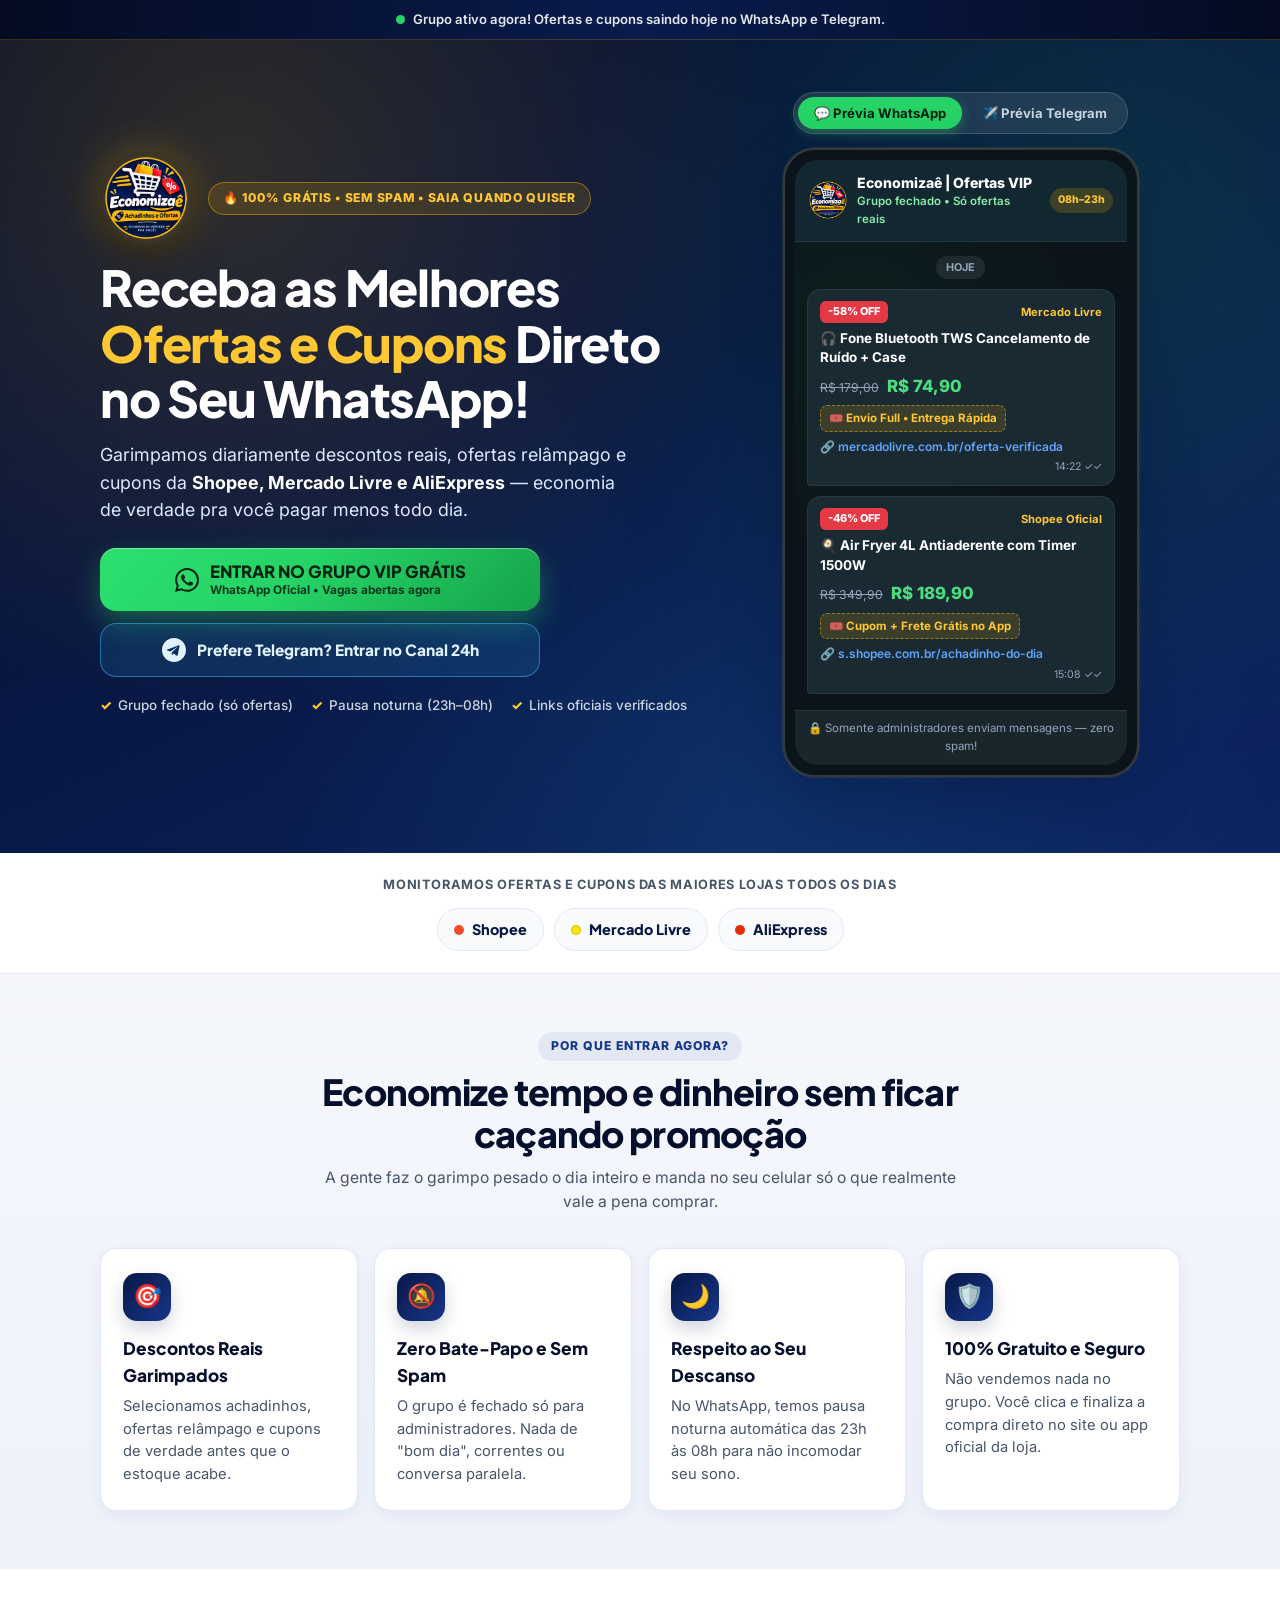
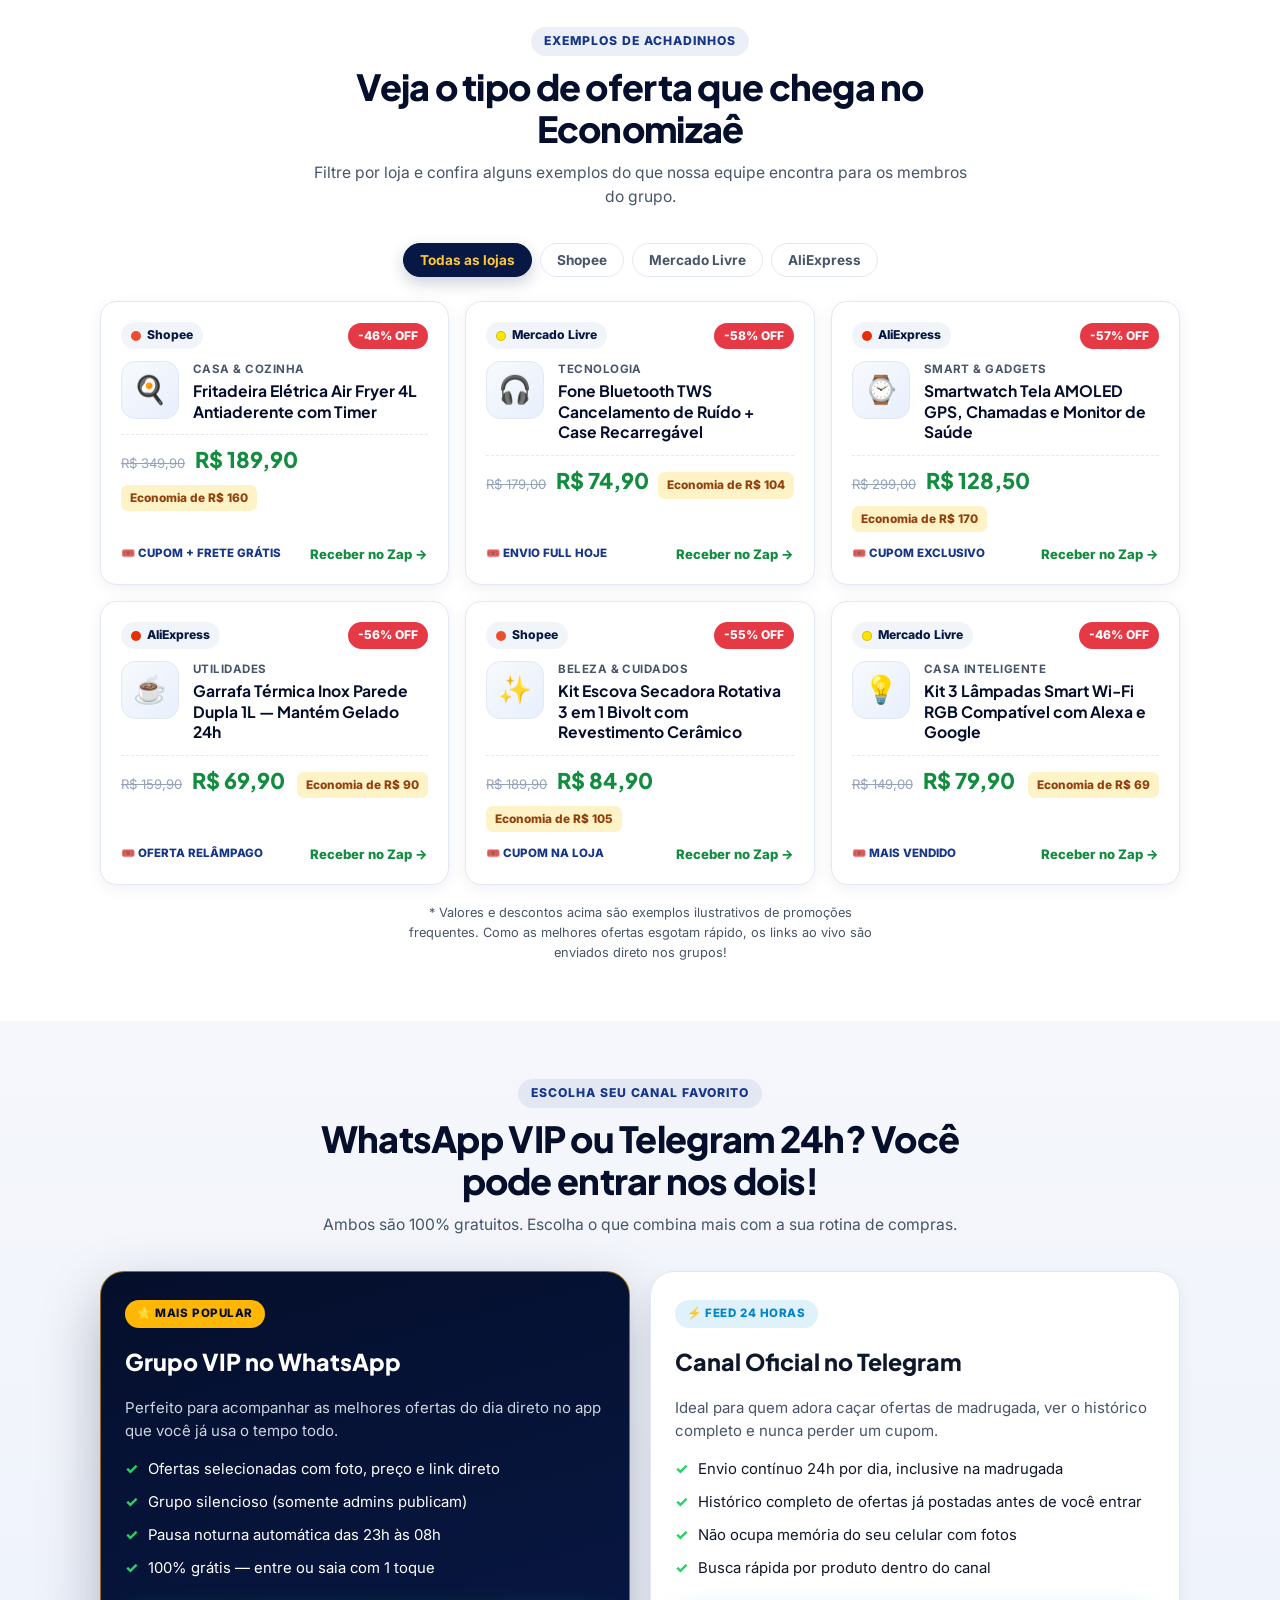
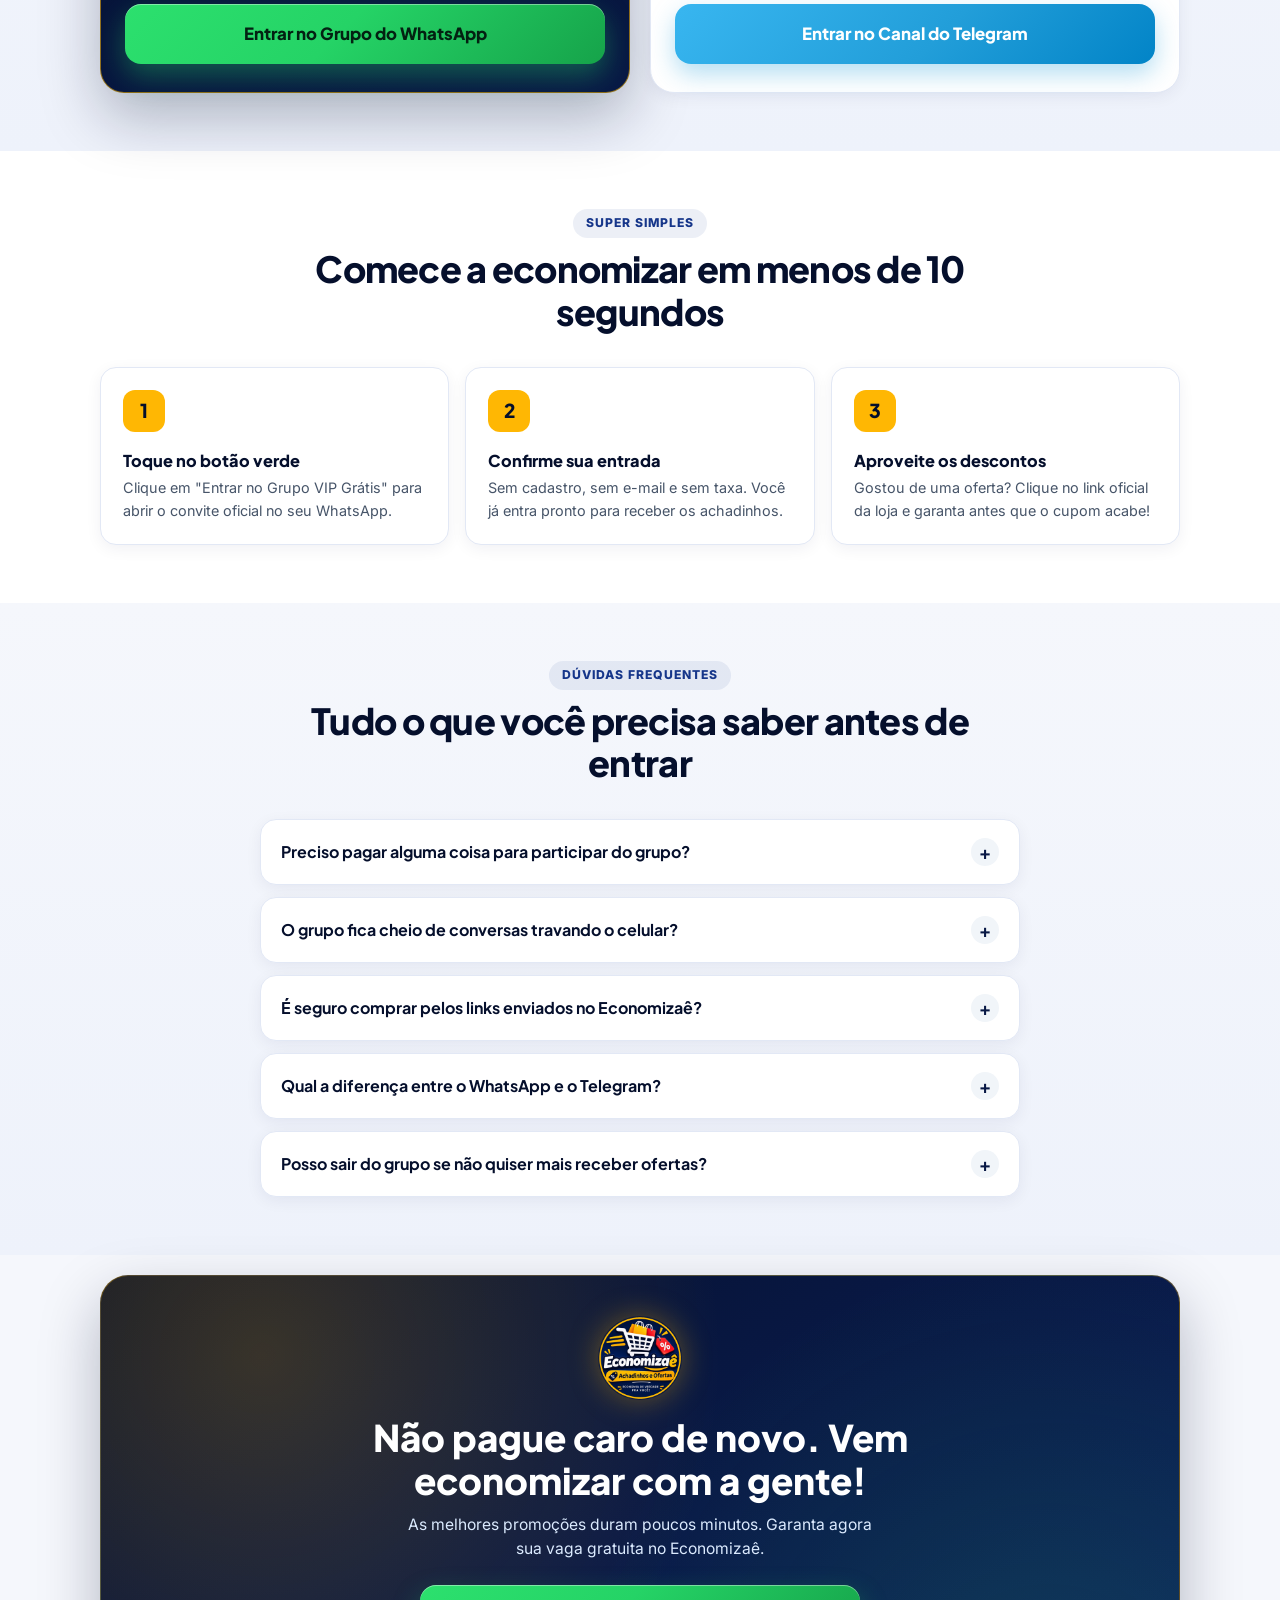
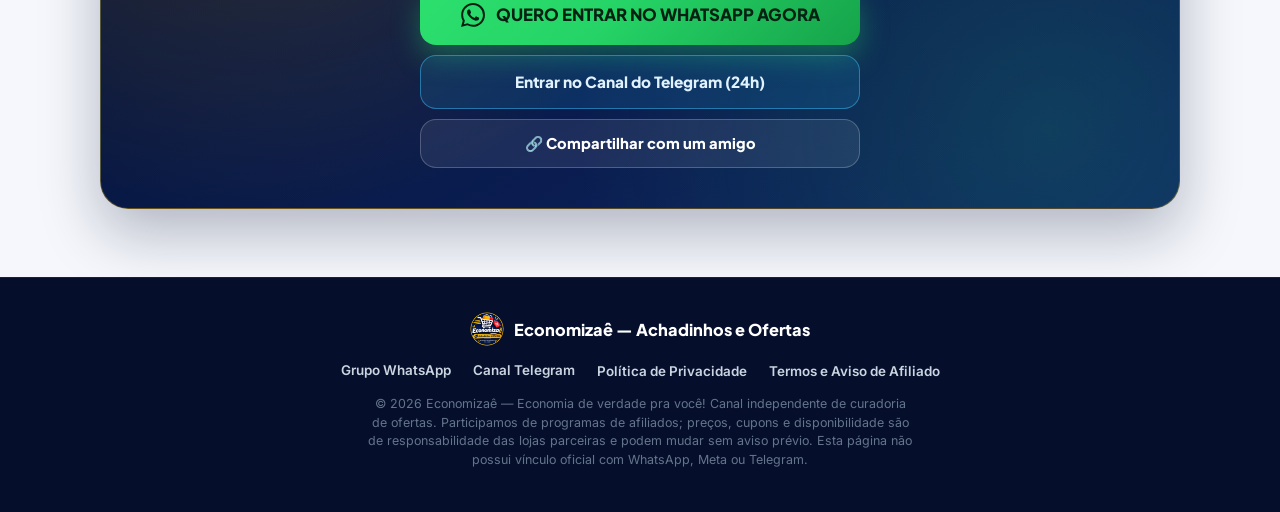
==== commit c7fe3cfd: "Add files via upload" ====
--- a/whats/index.html
+++ b/whats/index.html
@@ -4,14 +4,14 @@
   <meta charset="UTF-8" />
   <meta name="viewport" content="width=device-width, initial-scale=1.0" />
   <title>Economizaê — Grupo VIP de Ofertas e Cupons no WhatsApp</title>
-  <meta name="description" content="Entre grátis no grupo VIP do Economizaê e receba todos os dias as melhores ofertas, achadinhos e cupons da Shopee, Mercado Livre, AliExpress e Amazon direto no seu WhatsApp ou Telegram." />
+  <meta name="description" content="Entre grátis no grupo VIP do Economizaê e receba todos os dias as melhores ofertas, achadinhos e cupons da Shopee, Mercado Livre e AliExpress direto no seu WhatsApp ou Telegram." />
   <meta name="theme-color" content="#050f2c" />
 
   <!-- Open Graph / WhatsApp / Facebook / Instagram -->
   <meta property="og:type" content="website" />
   <meta property="og:locale" content="pt_BR" />
   <meta property="og:title" content="Economizaê — As Melhores Ofertas e Cupons no Seu WhatsApp!" />
-  <meta property="og:description" content="Grupo 100% gratuito e silencioso com achadinhos e descontos reais da Shopee, Mercado Livre, AliExpress e Amazon." />
+  <meta property="og:description" content="Grupo 100% gratuito e silencioso com achadinhos e descontos reais da Shopee, Mercado Livre e AliExpress." />
   <meta property="og:image" content="../assets/og-share.png" />
   <meta name="twitter:card" content="summary_large_image" />
   <meta name="twitter:title" content="Economizaê — Grupo VIP de Ofertas e Cupons" />
@@ -62,7 +62,7 @@
 
         <p class="hero__subtitle">
           Garimpamos diariamente descontos reais, ofertas relâmpago e cupons da
-          <strong>Shopee, Mercado Livre, AliExpress e Amazon</strong> — economia de verdade pra você pagar menos todo dia.
+          <strong>Shopee, Mercado Livre e AliExpress</strong> — economia de verdade pra você pagar menos todo dia.
         </p>
 
         <div id="heroCta" class="cta-stack">
@@ -146,7 +146,6 @@
         <span class="store-pill"><span class="store-dot store-dot--shopee"></span>Shopee</span>
         <span class="store-pill"><span class="store-dot store-dot--ml"></span>Mercado Livre</span>
         <span class="store-pill"><span class="store-dot store-dot--ali"></span>AliExpress</span>
-        <span class="store-pill"><span class="store-dot store-dot--amazon"></span>Amazon</span>
       </div>
     </div>
   </section>
@@ -214,7 +213,6 @@
         <button type="button" class="filter-pill" data-filter="shopee">Shopee</button>
         <button type="button" class="filter-pill" data-filter="mercadolivre">Mercado Livre</button>
         <button type="button" class="filter-pill" data-filter="aliexpress">AliExpress</button>
-        <button type="button" class="filter-pill" data-filter="amazon">Amazon</button>
       </div>
 
       <div id="dealsGrid" class="deals-grid"></div>
@@ -368,7 +366,7 @@
           </button>
           <div class="faq-answer">
             <div class="faq-answer__inner">
-              Sim! Nós divulgamos apenas links que levam direto para as grandes lojas oficiais (Shopee, Mercado Livre, AliExpress e Amazon). Você paga e acompanha a entrega diretamente no site ou aplicativo da própria loja.
+              Sim! Nós divulgamos apenas links que levam direto para as grandes lojas oficiais (Shopee, Mercado Livre e AliExpress). Você paga e acompanha a entrega diretamente no site ou aplicativo da própria loja.
             </div>
           </div>
         </div>
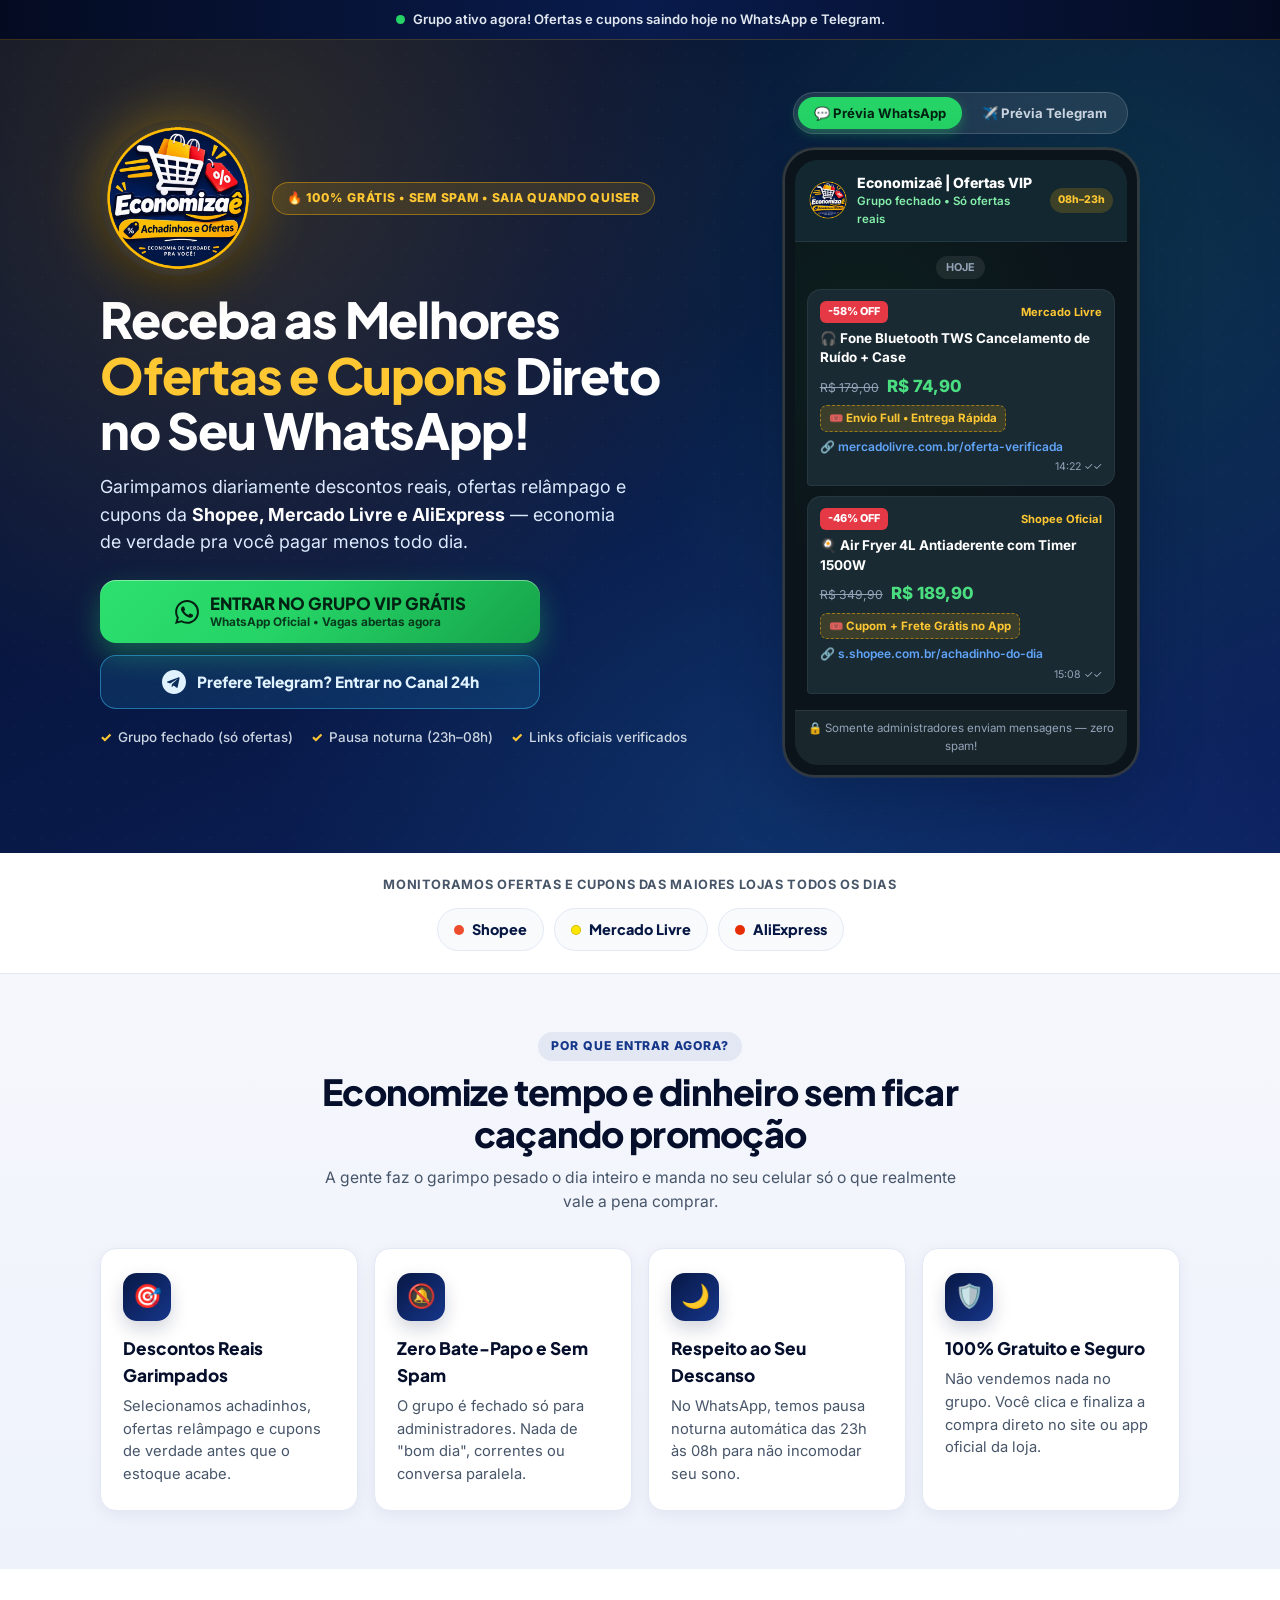
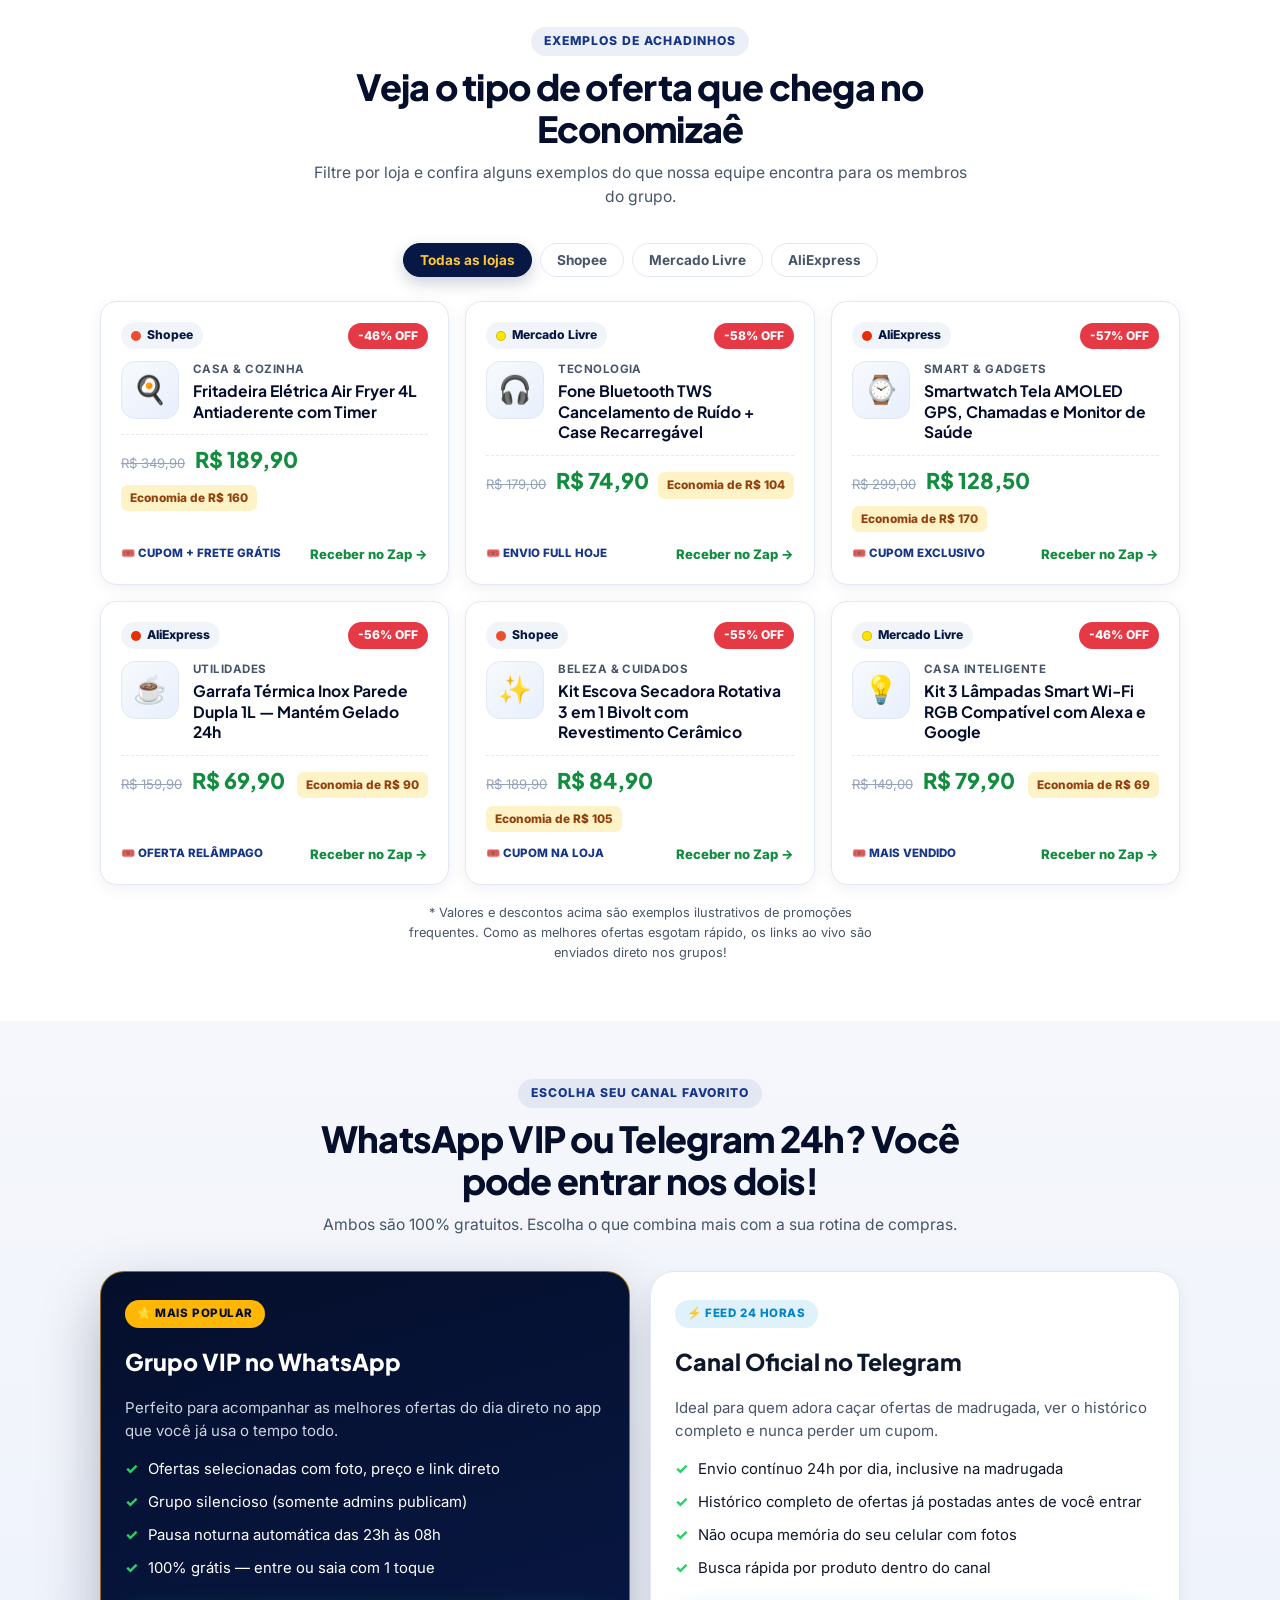
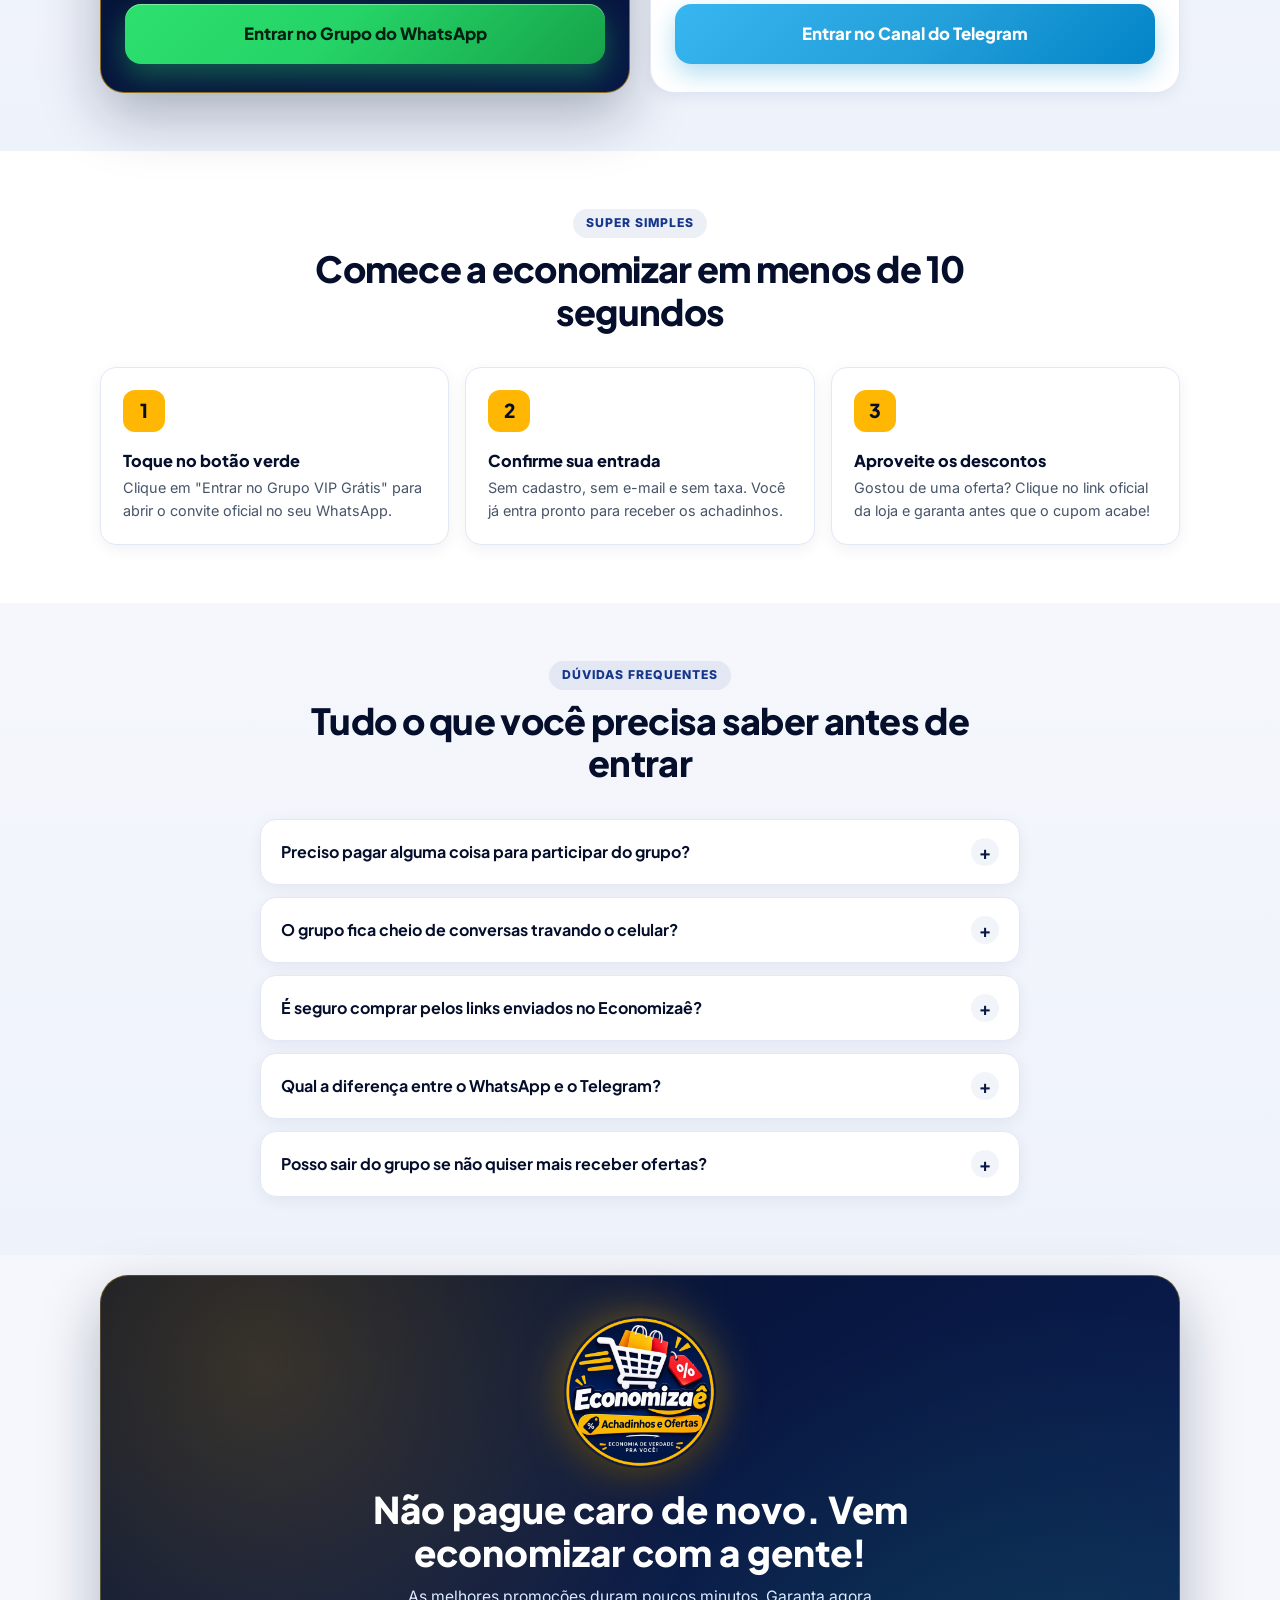
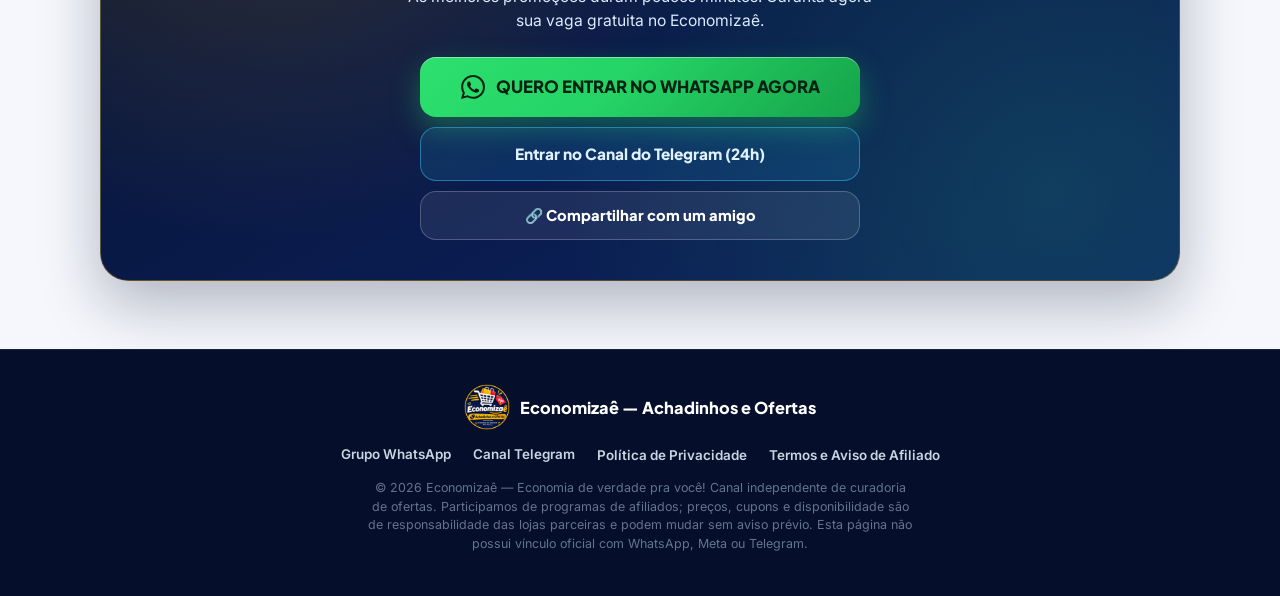
==== commit 3cdf14cc: "Add files via upload" ====
--- a/whats/index.html
+++ b/whats/index.html
@@ -48,8 +48,8 @@
               src="../assets/logo-economizae.png"
               alt="Logo Economizaê — Achadinhos e Ofertas"
               class="hero__logo"
-              width="112"
-              height="112"
+              width="164"
+              height="164"
               fetchpriority="high"
             />
           </div>
@@ -402,7 +402,7 @@
   <section class="final-cta" id="finalCta">
     <div class="container">
       <div class="final-cta__box">
-        <img src="../assets/logo-economizae.png" alt="Logo Economizaê" class="final-cta__logo" width="84" height="84" loading="lazy" />
+        <img src="../assets/logo-economizae.png" alt="Logo Economizaê" class="final-cta__logo" width="152" height="152" loading="lazy" />
         <h2 class="final-cta__title">Não pague caro de novo. Vem economizar com a gente!</h2>
         <p class="final-cta__desc">
           As melhores promoções duram poucos minutos. Garanta agora sua vaga gratuita no Economizaê.
@@ -446,7 +446,7 @@
   <footer class="footer">
     <div class="container footer__inner">
       <div class="footer__brand">
-        <img src="../assets/logo-economizae.png" alt="Economizaê" width="34" height="34" loading="lazy" />
+        <img src="../assets/logo-economizae.png" alt="Economizaê" width="46" height="46" loading="lazy" />
         <span>Economizaê — Achadinhos e Ofertas</span>
       </div>
 
--- a/assets/styles.css
+++ b/assets/styles.css
@@ -179,13 +179,14 @@
 
 .hero__logo-wrap {
   position: relative;
-  width: 112px;
-  height: 112px;
+  width: 164px;
+  height: 164px;
   border-radius: 50%;
-  padding: 4px;
-  background: radial-gradient(circle, rgba(255, 183, 3, 0.45) 0%, rgba(255, 183, 3, 0.08) 70%);
-  box-shadow: 0 0 42px rgba(255, 183, 3, 0.32), 0 12px 28px rgba(0, 0, 0, 0.4);
+  padding: 5px;
+  background: radial-gradient(circle, rgba(255, 183, 3, 0.5) 0%, rgba(255, 183, 3, 0.1) 70%);
+  box-shadow: 0 0 54px rgba(255, 183, 3, 0.38), 0 16px 34px rgba(0, 0, 0, 0.45);
   animation: floatLogo 4.8s ease-in-out infinite;
+  flex-shrink: 0;
 }
 
 @keyframes floatLogo {
@@ -1196,11 +1197,11 @@
 }
 
 .final-cta__logo {
-  width: 84px;
-  height: 84px;
+  width: 152px;
+  height: 152px;
   border-radius: 50%;
-  margin-bottom: 16px;
-  box-shadow: 0 0 30px rgba(255, 183, 3, 0.35);
+  margin-bottom: 20px;
+  box-shadow: 0 0 46px rgba(255, 183, 3, 0.42), 0 12px 28px rgba(0, 0, 0, 0.35);
 }
 
 .final-cta__title {
@@ -1255,8 +1256,8 @@
 }
 
 .footer__brand img {
-  width: 34px;
-  height: 34px;
+  width: 46px;
+  height: 46px;
   border-radius: 50%;
 }
 
@@ -1457,8 +1458,8 @@
     gap: 16px;
   }
   .hero__logo-wrap {
-    width: 92px;
-    height: 92px;
+    width: 156px;
+    height: 156px;
   }
   .hero__trust {
     justify-content: flex-start;
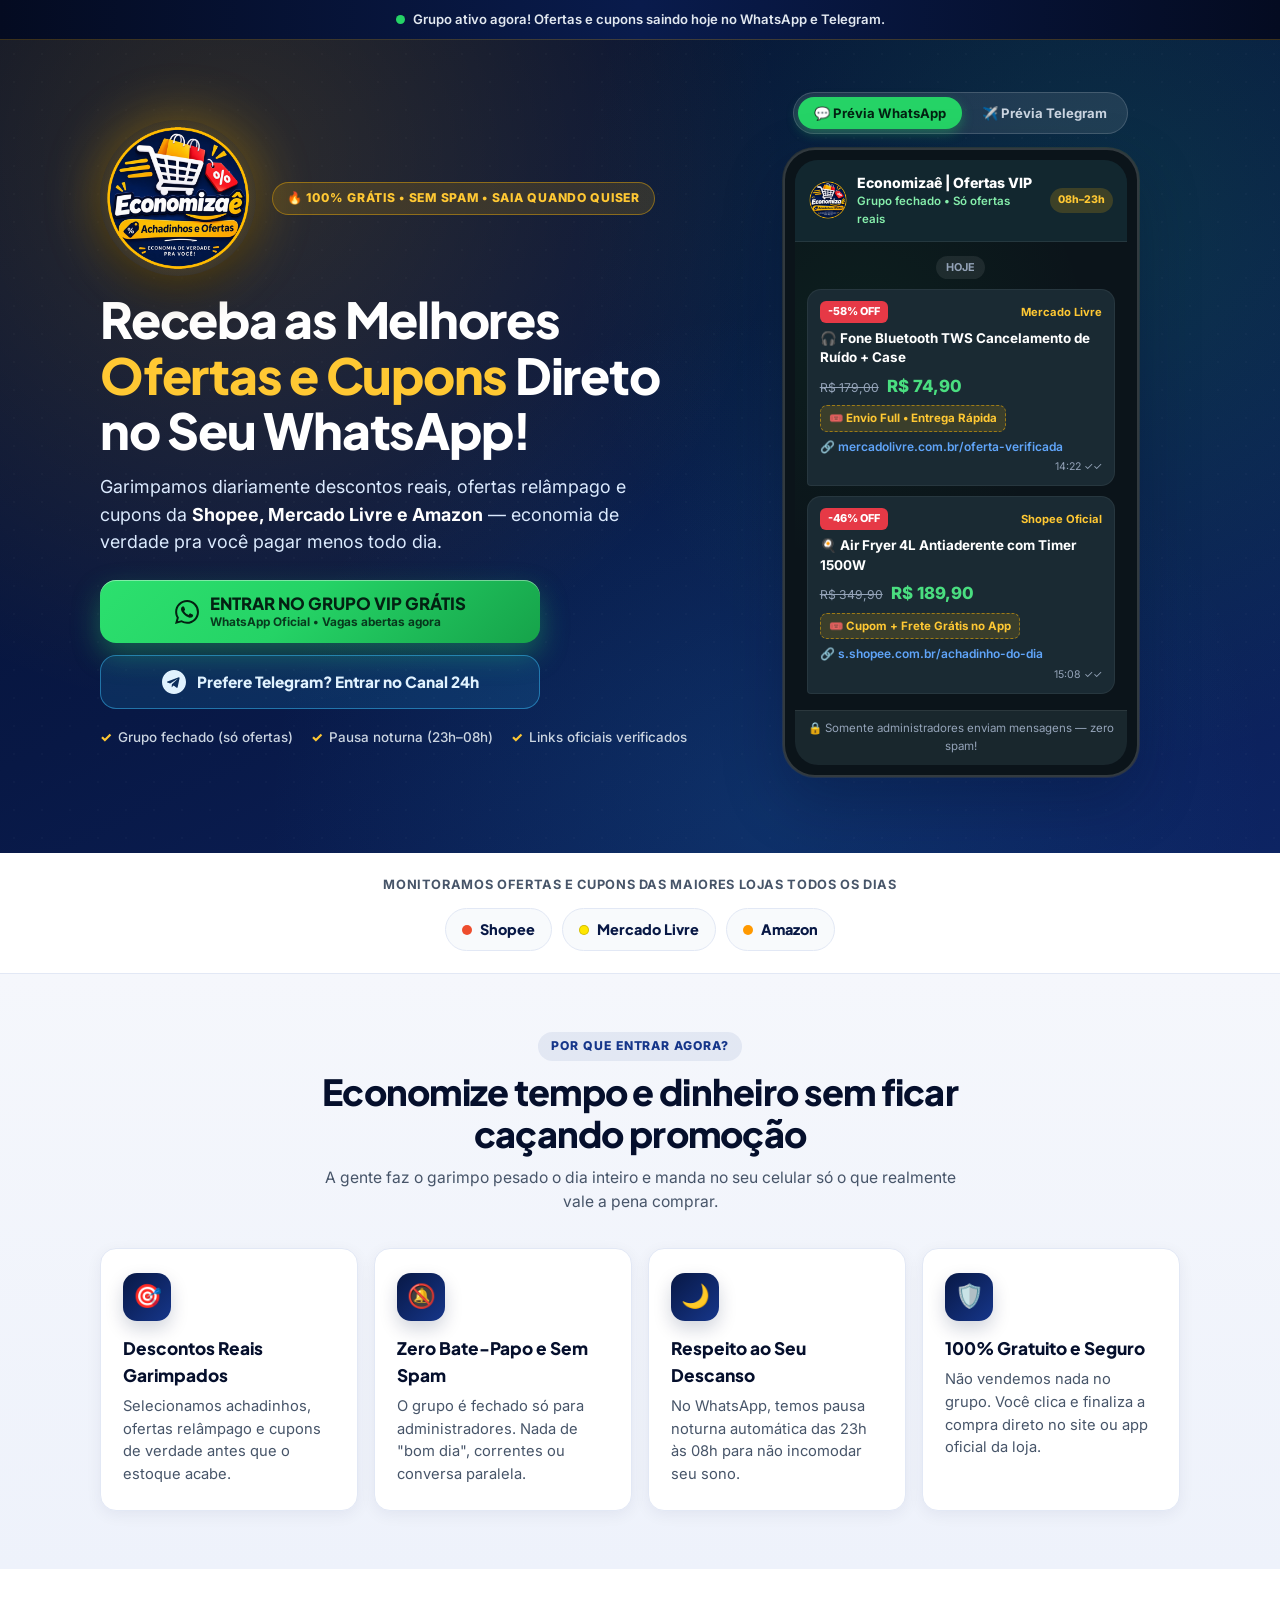
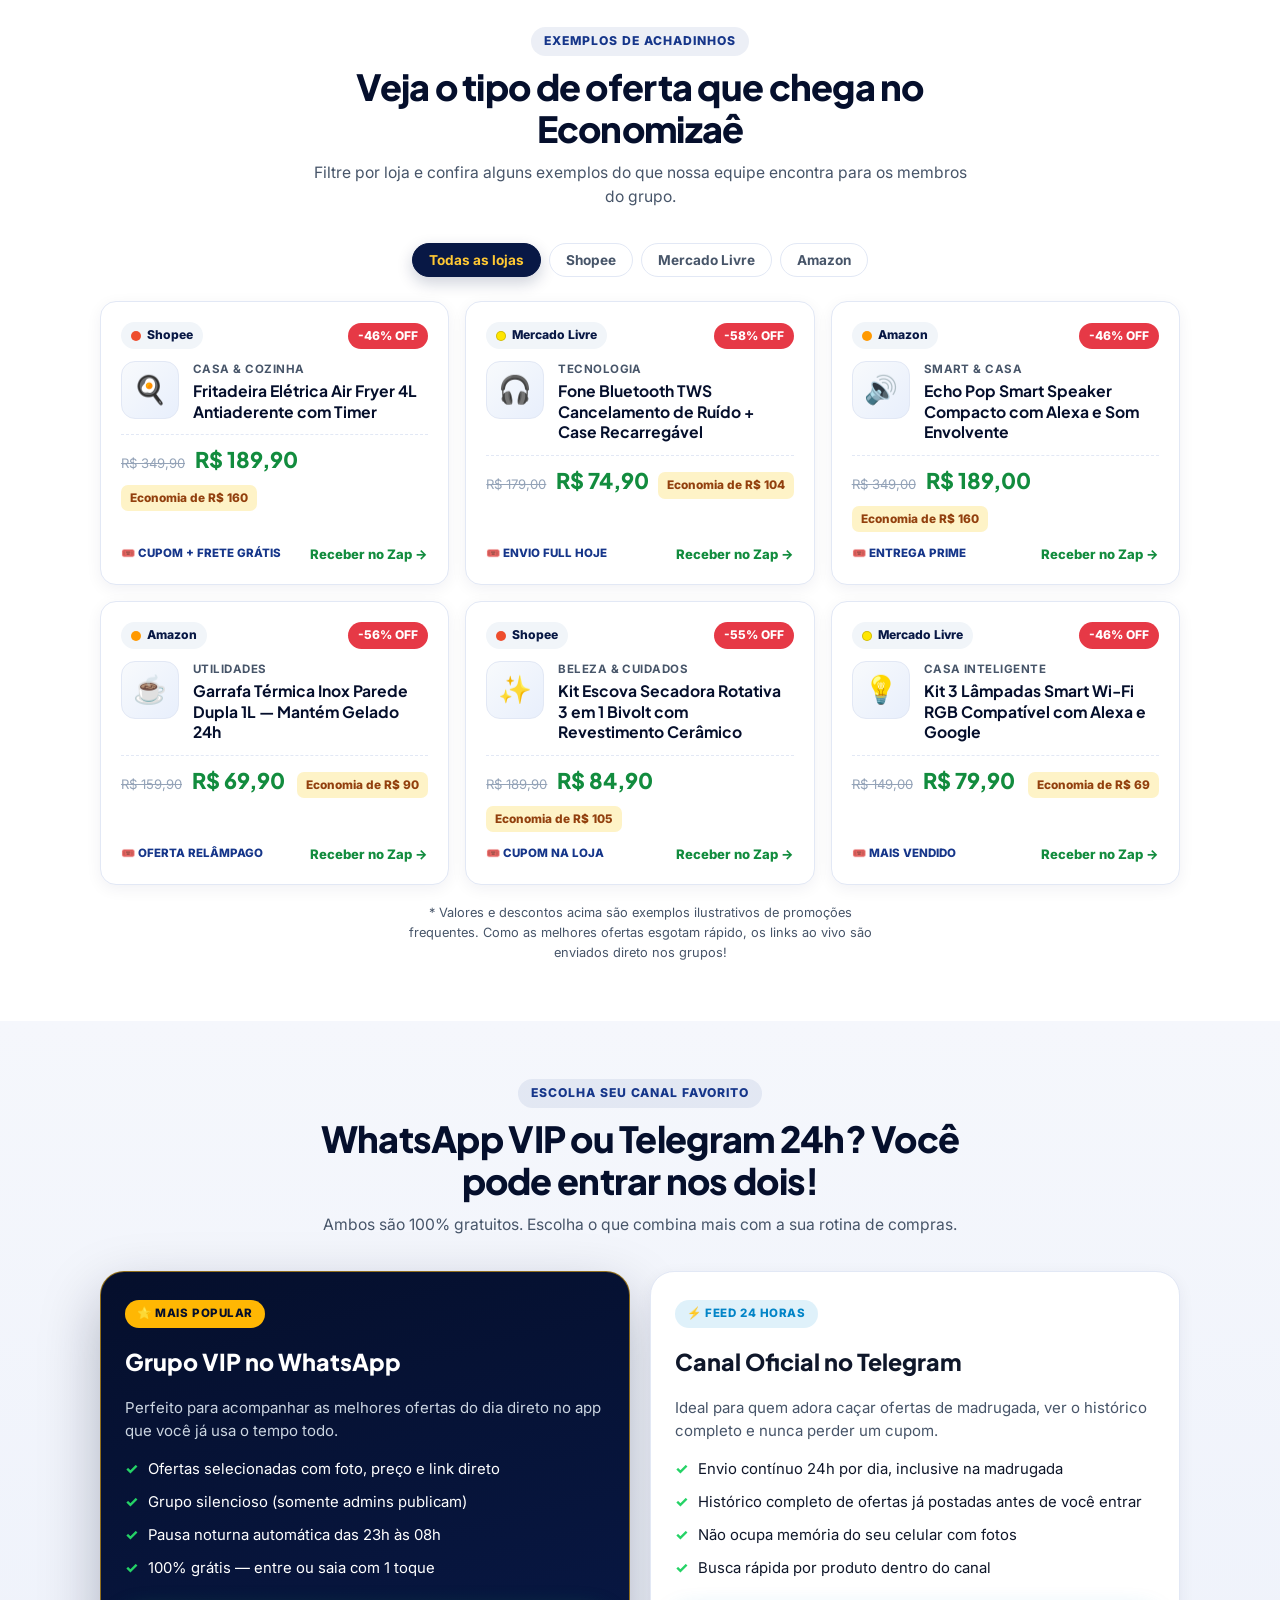
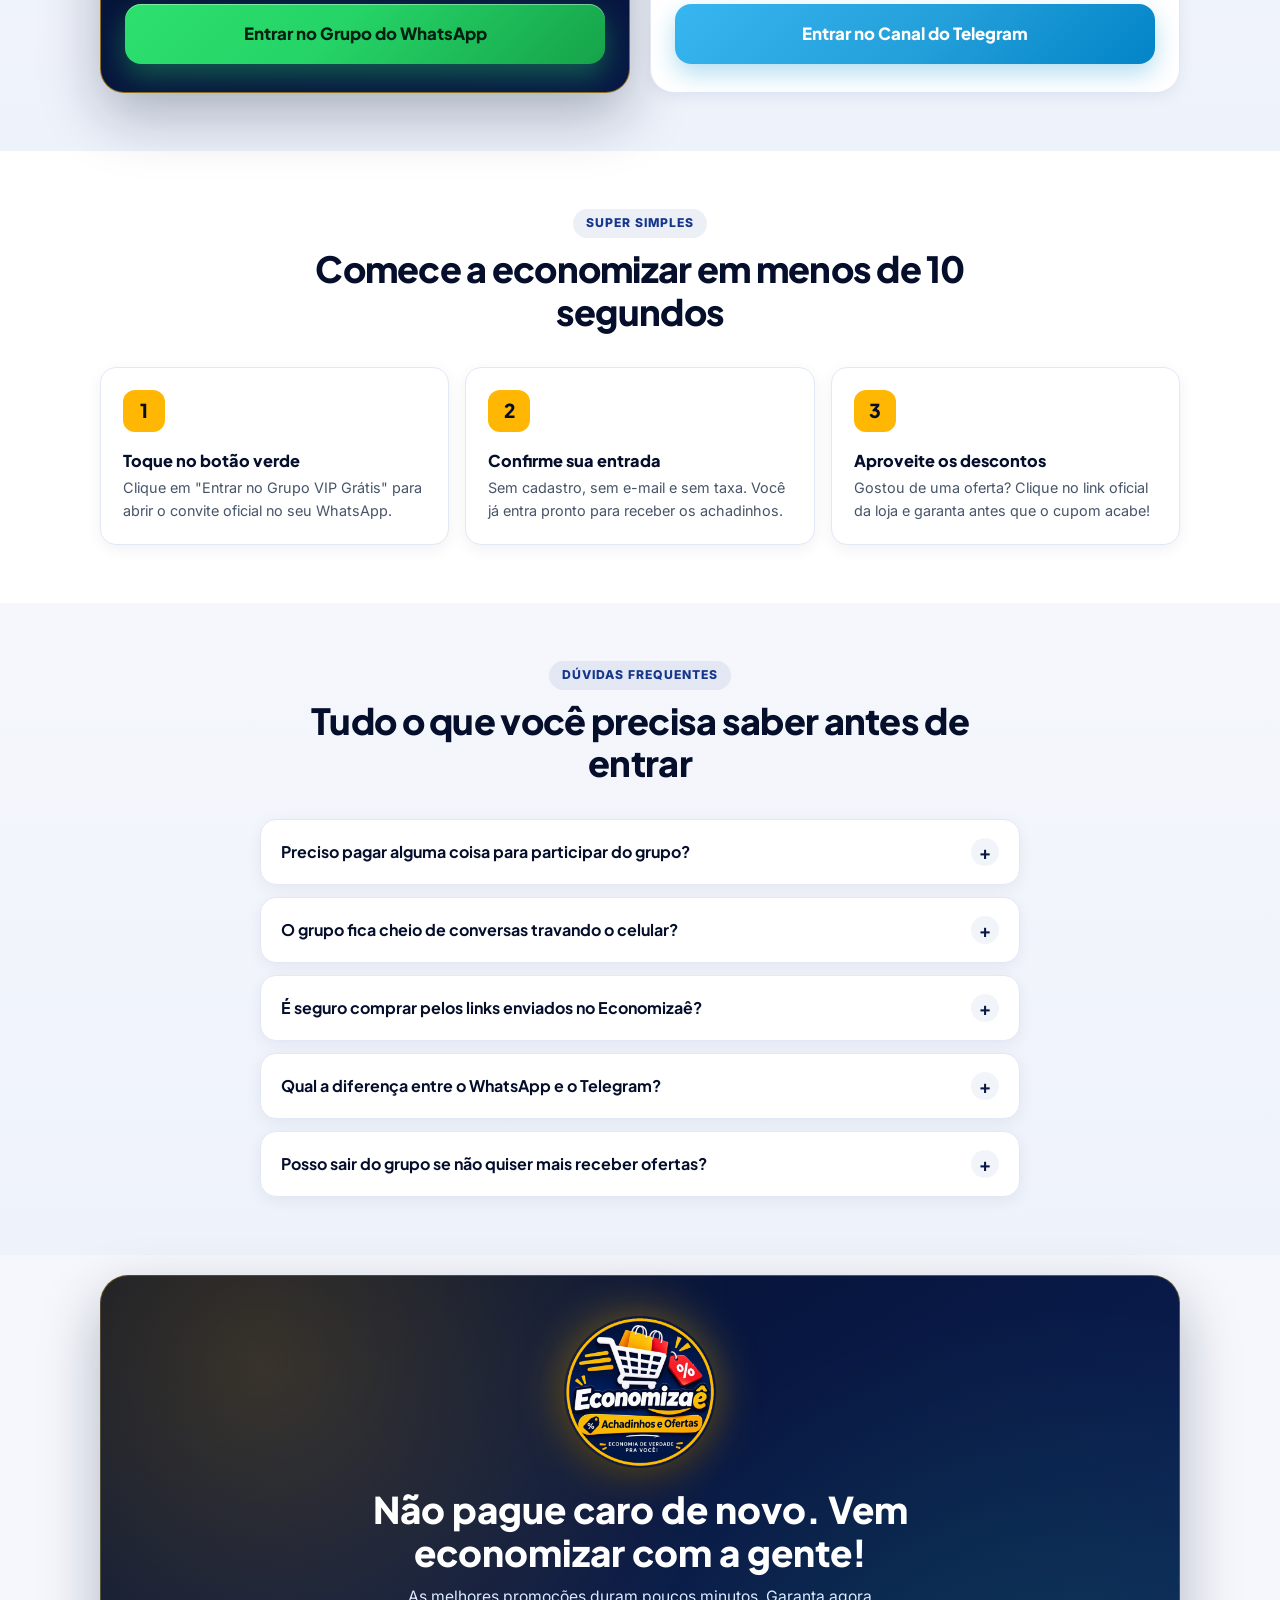
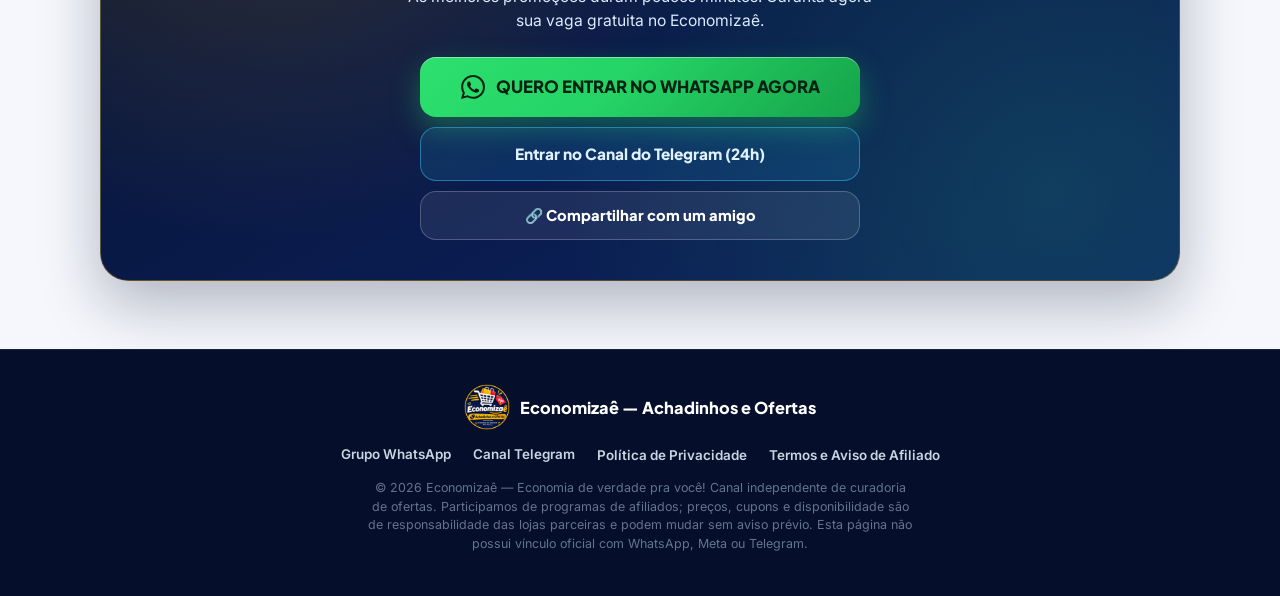
==== commit 32c79e7c: "Add files via upload" ====
--- a/whats/index.html
+++ b/whats/index.html
@@ -4,14 +4,14 @@
   <meta charset="UTF-8" />
   <meta name="viewport" content="width=device-width, initial-scale=1.0" />
   <title>Economizaê — Grupo VIP de Ofertas e Cupons no WhatsApp</title>
-  <meta name="description" content="Entre grátis no grupo VIP do Economizaê e receba todos os dias as melhores ofertas, achadinhos e cupons da Shopee, Mercado Livre e AliExpress direto no seu WhatsApp ou Telegram." />
+  <meta name="description" content="Entre grátis no grupo VIP do Economizaê e receba todos os dias as melhores ofertas, achadinhos e cupons da Shopee, Mercado Livre e Amazon direto no seu WhatsApp ou Telegram." />
   <meta name="theme-color" content="#050f2c" />
 
   <!-- Open Graph / WhatsApp / Facebook / Instagram -->
   <meta property="og:type" content="website" />
   <meta property="og:locale" content="pt_BR" />
   <meta property="og:title" content="Economizaê — As Melhores Ofertas e Cupons no Seu WhatsApp!" />
-  <meta property="og:description" content="Grupo 100% gratuito e silencioso com achadinhos e descontos reais da Shopee, Mercado Livre e AliExpress." />
+  <meta property="og:description" content="Grupo 100% gratuito e silencioso com achadinhos e descontos reais da Shopee, Mercado Livre e Amazon." />
   <meta property="og:image" content="../assets/og-share.png" />
   <meta name="twitter:card" content="summary_large_image" />
   <meta name="twitter:title" content="Economizaê — Grupo VIP de Ofertas e Cupons" />
@@ -62,7 +62,7 @@
 
         <p class="hero__subtitle">
           Garimpamos diariamente descontos reais, ofertas relâmpago e cupons da
-          <strong>Shopee, Mercado Livre e AliExpress</strong> — economia de verdade pra você pagar menos todo dia.
+          <strong>Shopee, Mercado Livre e Amazon</strong> — economia de verdade pra você pagar menos todo dia.
         </p>
 
         <div id="heroCta" class="cta-stack">
@@ -145,7 +145,7 @@
       <div class="stores-pills">
         <span class="store-pill"><span class="store-dot store-dot--shopee"></span>Shopee</span>
         <span class="store-pill"><span class="store-dot store-dot--ml"></span>Mercado Livre</span>
-        <span class="store-pill"><span class="store-dot store-dot--ali"></span>AliExpress</span>
+        <span class="store-pill"><span class="store-dot store-dot--amazon"></span>Amazon</span>
       </div>
     </div>
   </section>
@@ -212,7 +212,7 @@
         <button type="button" class="filter-pill is-active" data-filter="todas">Todas as lojas</button>
         <button type="button" class="filter-pill" data-filter="shopee">Shopee</button>
         <button type="button" class="filter-pill" data-filter="mercadolivre">Mercado Livre</button>
-        <button type="button" class="filter-pill" data-filter="aliexpress">AliExpress</button>
+        <button type="button" class="filter-pill" data-filter="amazon">Amazon</button>
       </div>
 
       <div id="dealsGrid" class="deals-grid"></div>
@@ -366,7 +366,7 @@
           </button>
           <div class="faq-answer">
             <div class="faq-answer__inner">
-              Sim! Nós divulgamos apenas links que levam direto para as grandes lojas oficiais (Shopee, Mercado Livre e AliExpress). Você paga e acompanha a entrega diretamente no site ou aplicativo da própria loja.
+              Sim! Nós divulgamos apenas links que levam direto para as grandes lojas oficiais (Shopee, Mercado Livre e Amazon). Você paga e acompanha a entrega diretamente no site ou aplicativo da própria loja.
             </div>
           </div>
         </div>
